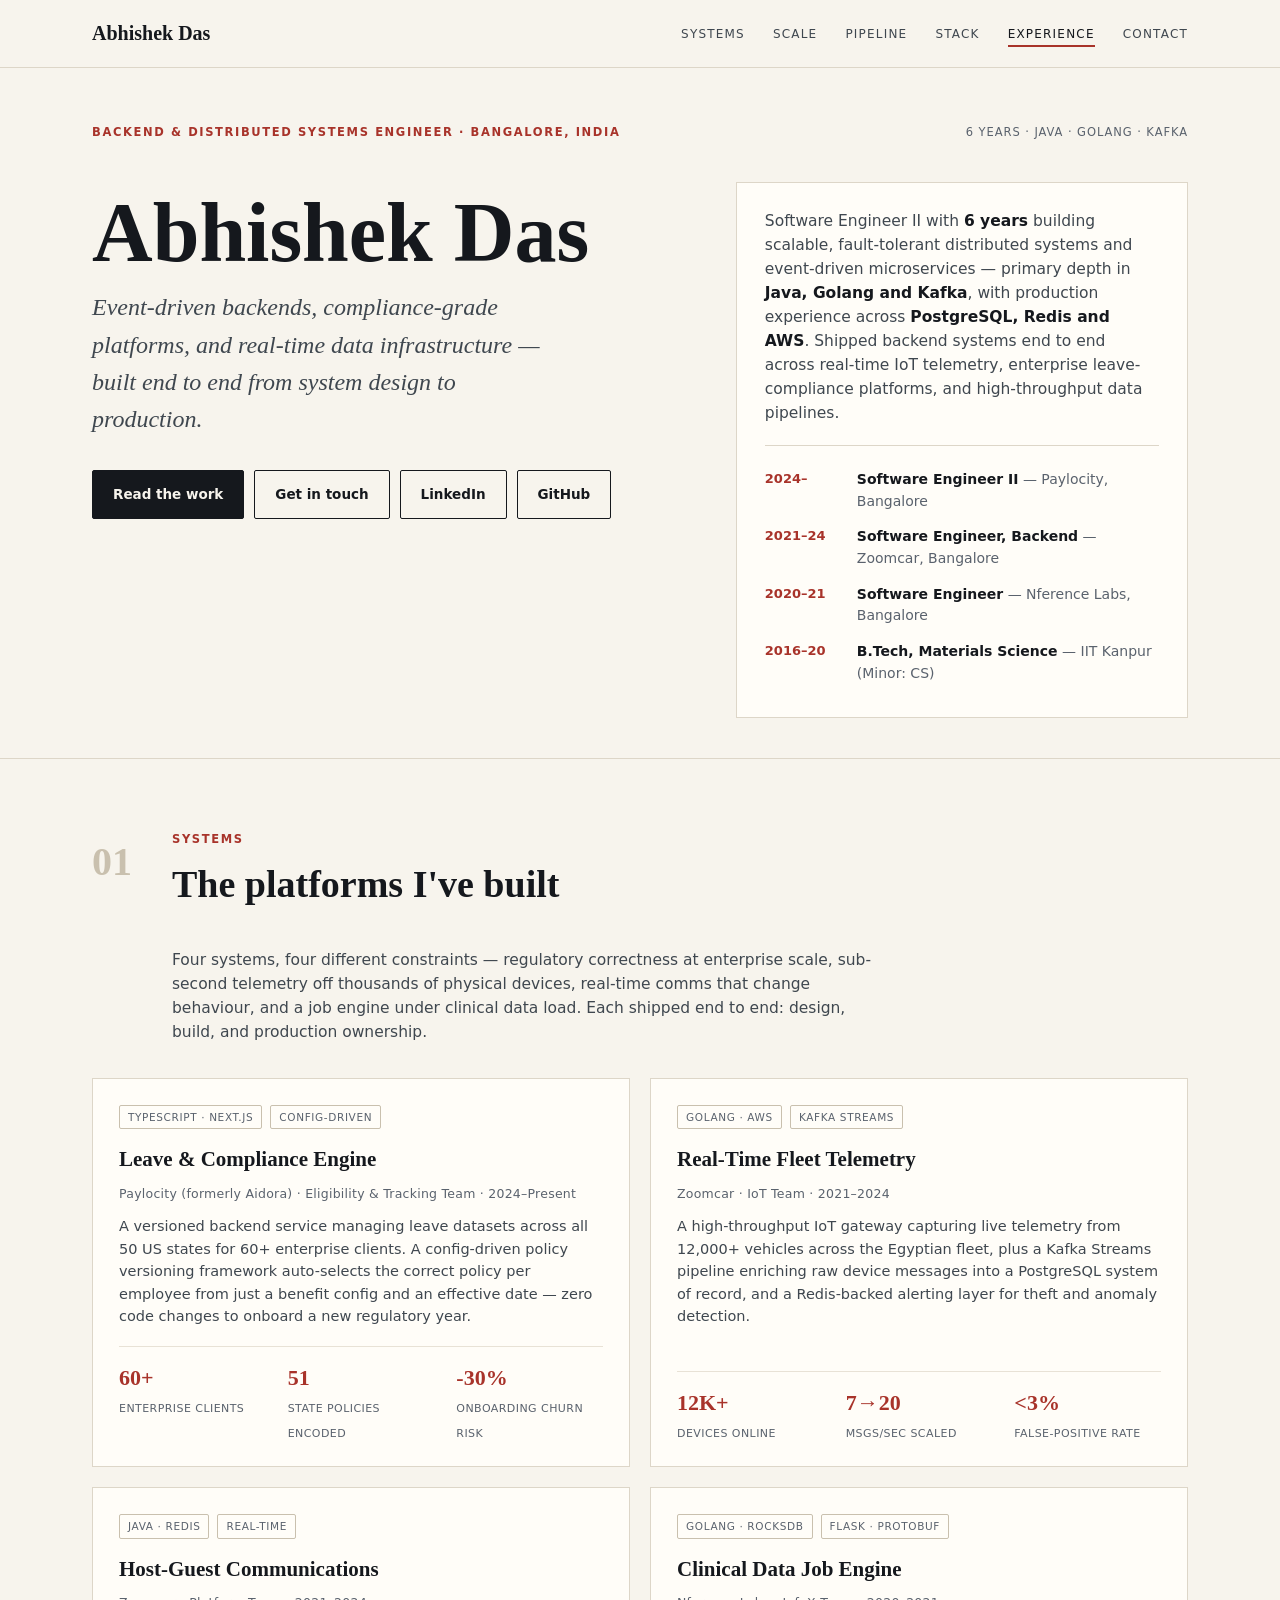
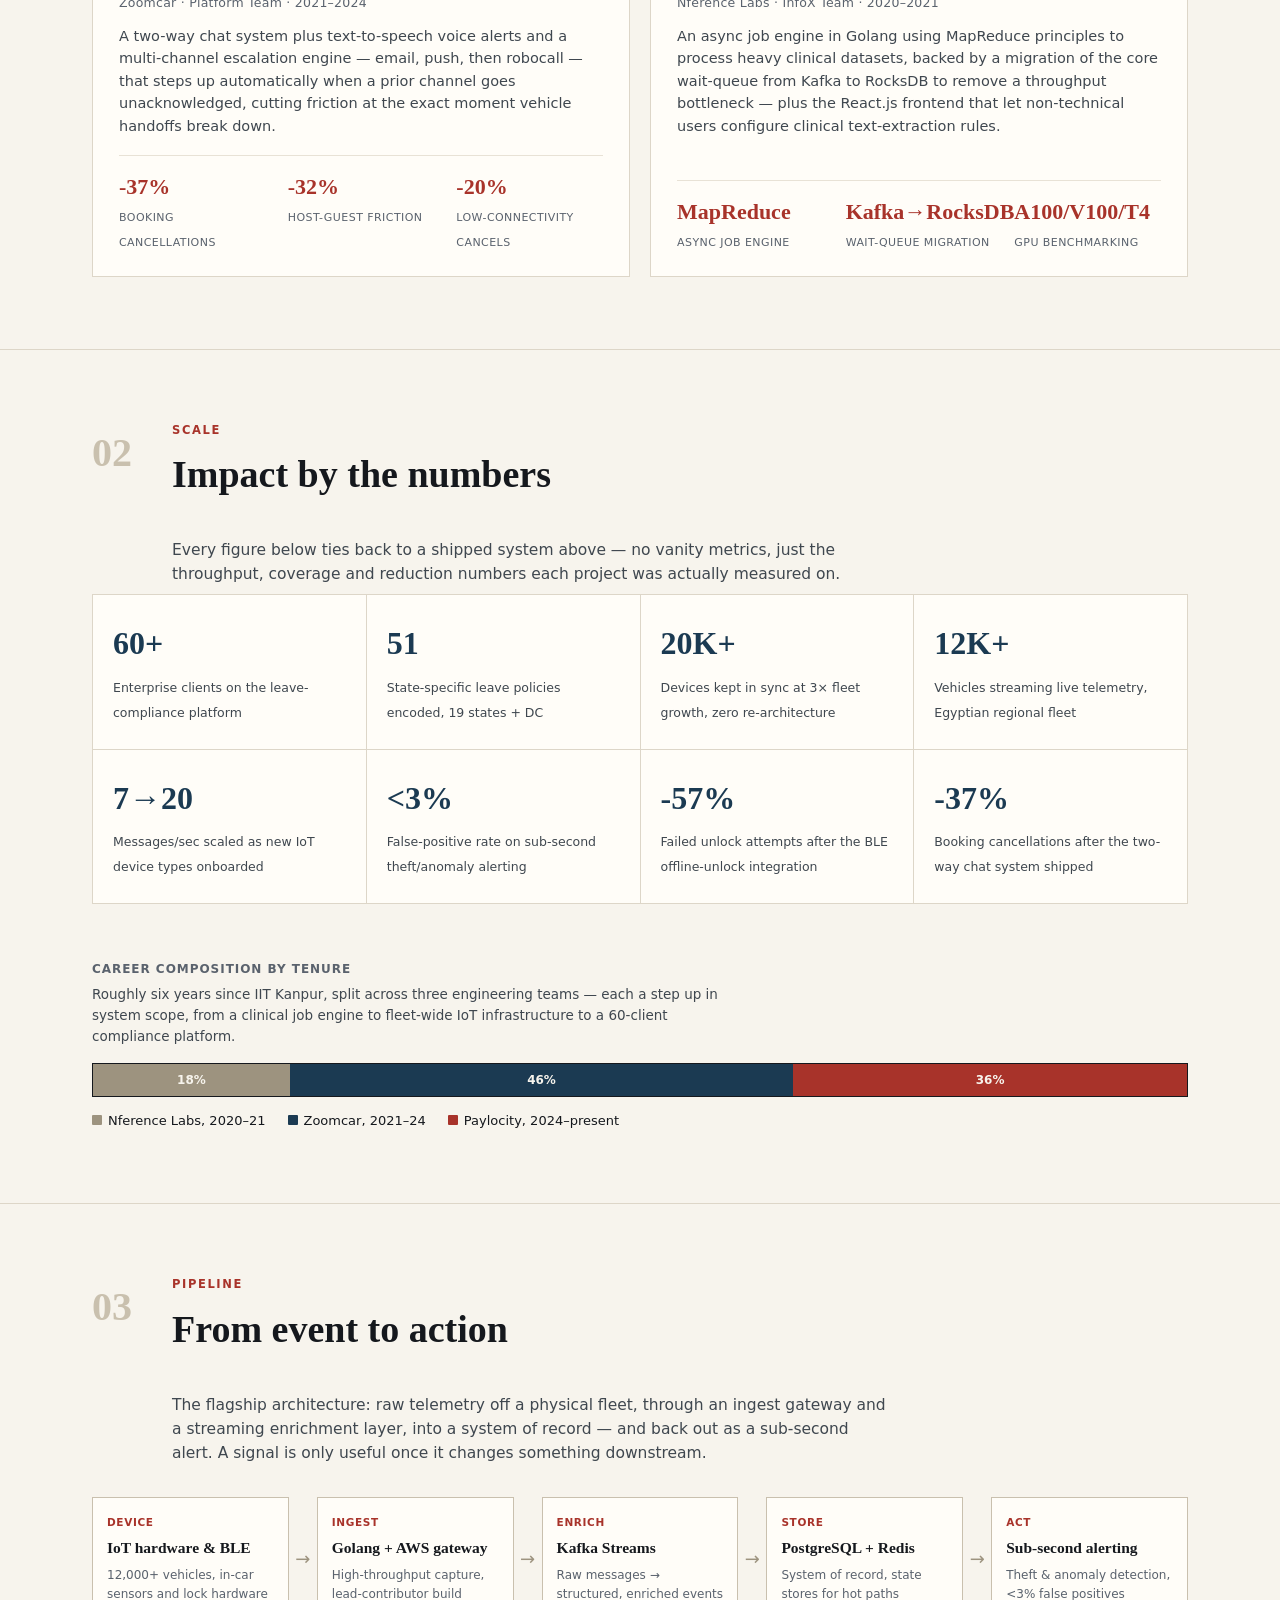
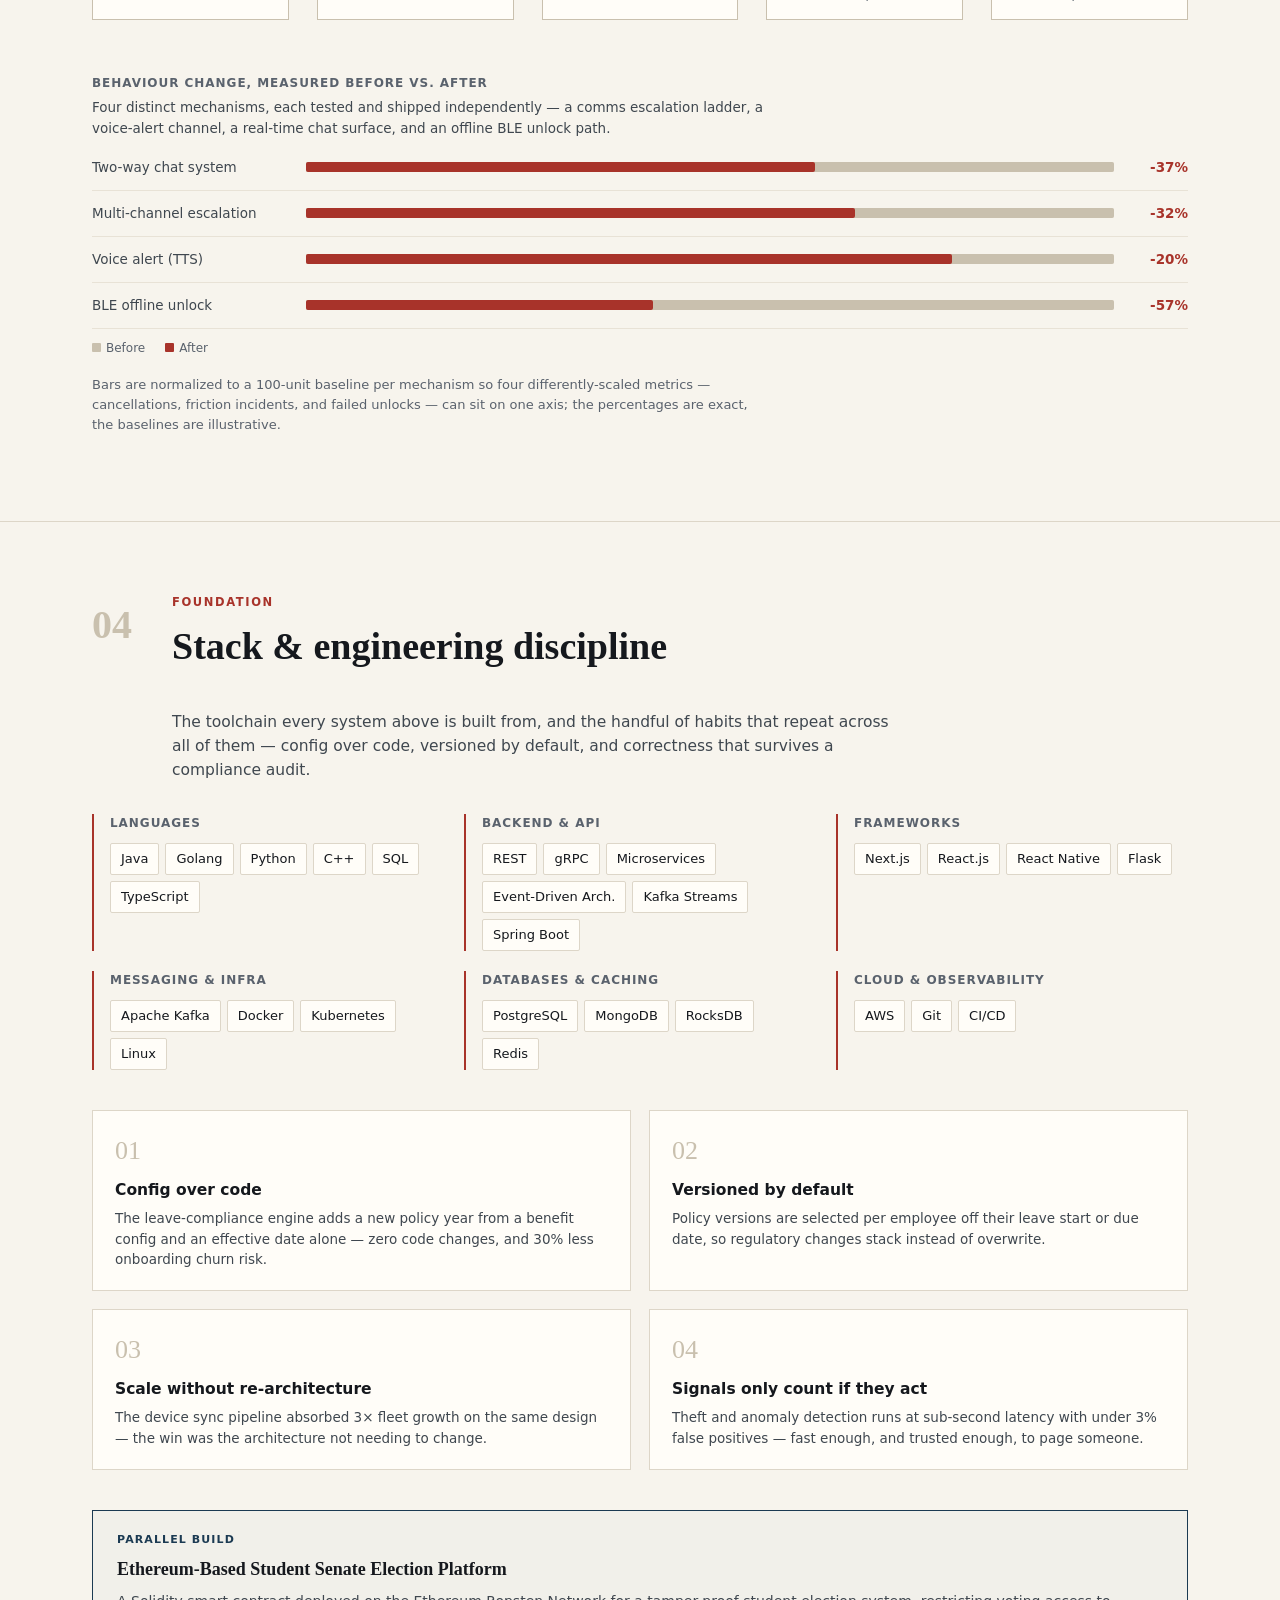
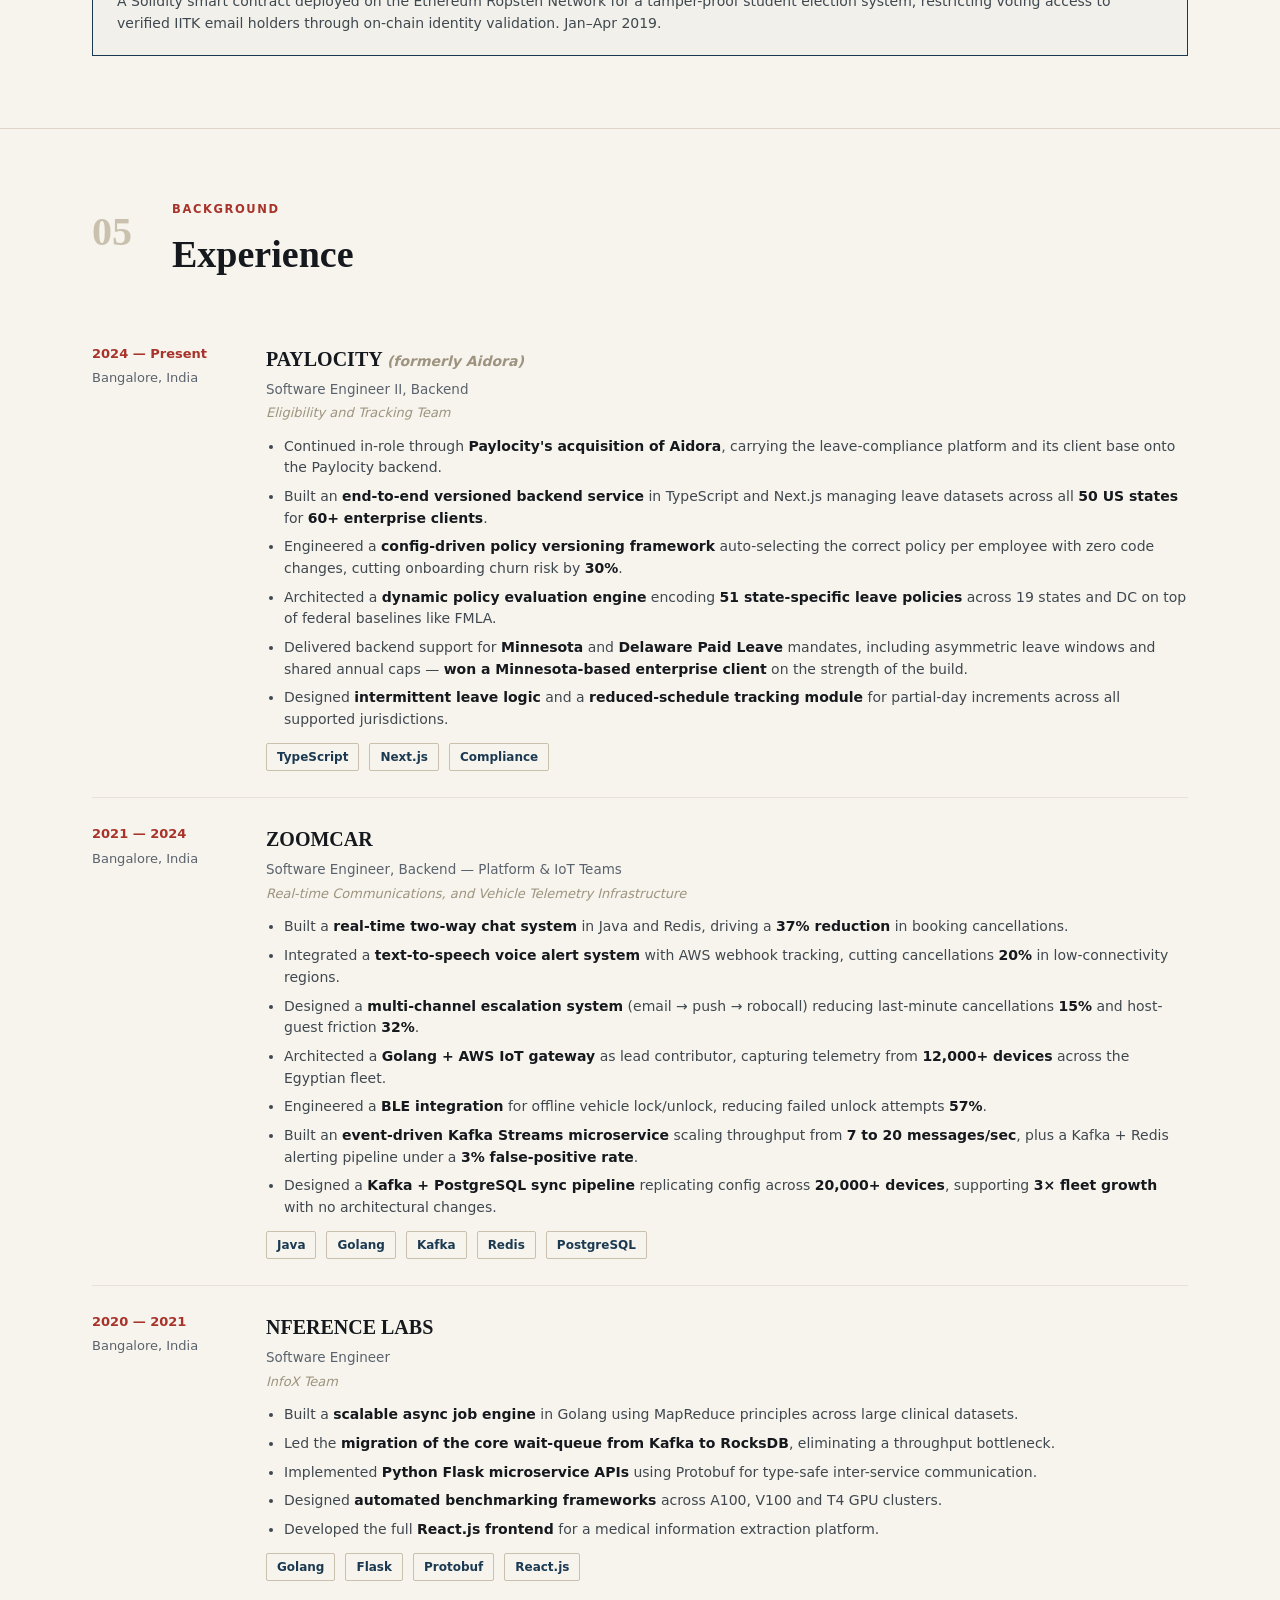
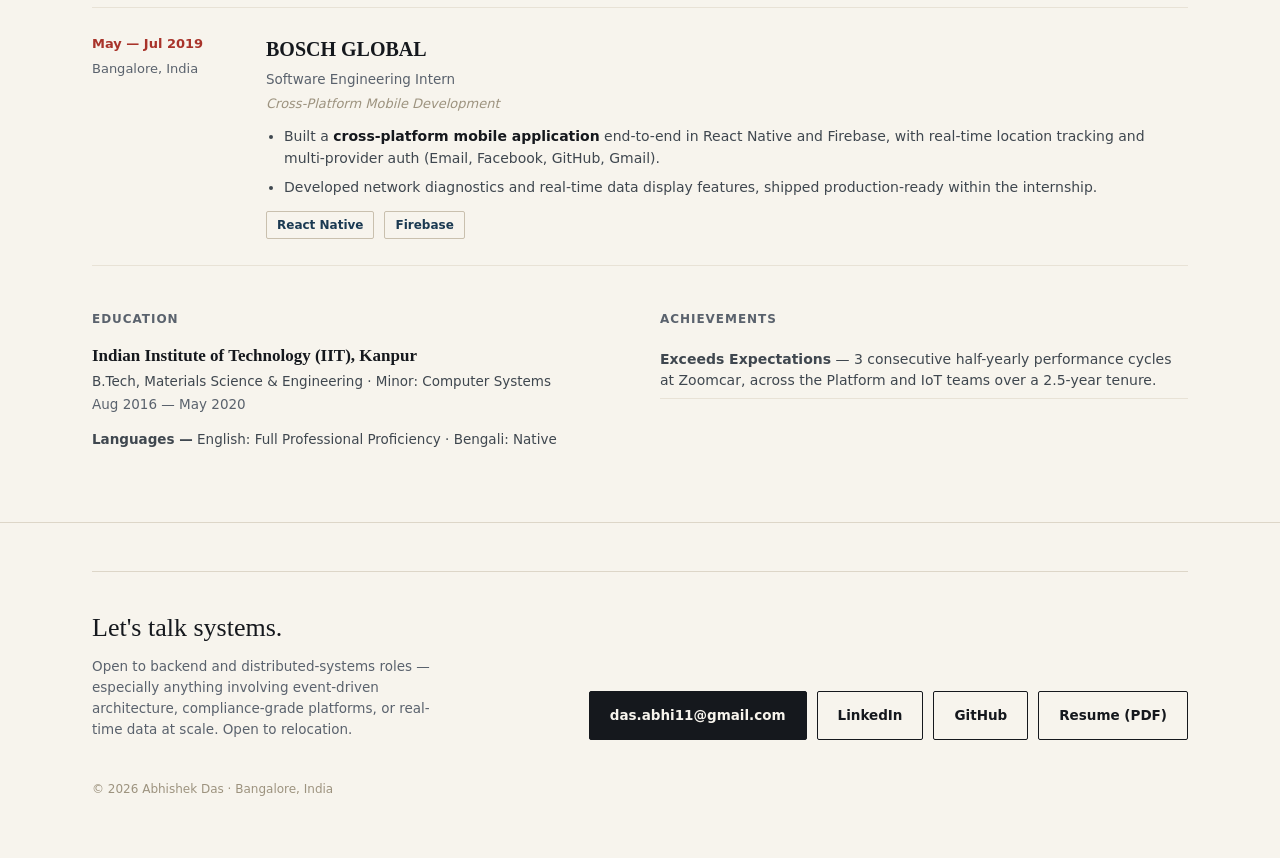
==== index.html @ 4617e51b "Add personal portfolio site Editorial-style single-page site inspired by ankitv25.github.io, built f" ====
<!doctype html>
<html lang="en">
<head>
<meta charset="UTF-8">
<meta name="viewport" content="width=device-width, initial-scale=1.0">
<title>Abhishek Das — Backend & Distributed Systems Engineer</title>
<meta name="description" content="Abhishek Das — Software Engineer II building event-driven backends, compliance platforms and IoT data infrastructure at scale.">
<link rel="icon" href="data:image/svg+xml,<svg xmlns=%22http://www.w3.org/2000/svg%22 viewBox=%220 0 100 100%22><rect width=%22100%22 height=%22100%22 fill=%22%23f7f4ed%22/><text x=%2250%25%22 y=%2258%25%22 font-size=%2260%22 text-anchor=%22middle%22 fill=%22%23a8332a%22 font-family=%22Georgia,serif%22>A</text></svg>">
<link rel="stylesheet" href="styles.css">
</head>
<body>

<header class="site-nav">
  <div class="nav-row">
    <div class="nav-name">Abhishek Das</div>
    <ul class="nav-links" id="navLinks">
      <li><a href="#systems">Systems</a></li>
      <li><a href="#scale">Scale</a></li>
      <li><a href="#pipeline">Pipeline</a></li>
      <li><a href="#stack">Stack</a></li>
      <li><a href="#experience">Experience</a></li>
      <li><a href="#contact">Contact</a></li>
    </ul>
    <button class="nav-toggle" id="navToggle" aria-label="Toggle navigation">MENU</button>
  </div>
</header>

<main>

  <!-- HERO -->
  <section class="hero">
    <div class="wrap">
      <div class="hero-top">
        <span class="eyebrow">BACKEND &amp; DISTRIBUTED SYSTEMS ENGINEER · BANGALORE, INDIA</span>
        <span class="meta-right">6 YEARS · JAVA · GOLANG · KAFKA</span>
      </div>
      <div class="hero-grid">
        <div>
          <h1 class="hero-name">Abhishek Das</h1>
          <p class="hero-sub">Event-driven backends, compliance-grade platforms, and real-time data infrastructure — built end to end from system design to production.</p>
          <div class="hero-cta">
            <a class="btn primary" href="#systems">Read the work</a>
            <a class="btn" href="#contact">Get in touch</a>
            <a class="btn" href="https://www.linkedin.com/in/abhishek-das-10a36916a/" target="_blank" rel="noopener">LinkedIn</a>
            <a class="btn" href="https://github.com/abhishekdas854" target="_blank" rel="noopener">GitHub</a>
          </div>
        </div>
        <div class="hero-panel">
          <p>Software Engineer II with <strong>6 years</strong> building scalable, fault-tolerant distributed systems and event-driven microservices — primary depth in <strong>Java, Golang and Kafka</strong>, with production experience across <strong>PostgreSQL, Redis and AWS</strong>. Shipped backend systems end to end across real-time IoT telemetry, enterprise leave-compliance platforms, and high-throughput data pipelines.</p>
          <div class="hero-timeline">
            <div class="tl-row"><span class="yr">2024–</span><div><b>Software Engineer II</b> <span class="loc">— Paylocity, Bangalore</span></div></div>
            <div class="tl-row"><span class="yr">2021–24</span><div><b>Software Engineer, Backend</b> <span class="loc">— Zoomcar, Bangalore</span></div></div>
            <div class="tl-row"><span class="yr">2020–21</span><div><b>Software Engineer</b> <span class="loc">— Nference Labs, Bangalore</span></div></div>
            <div class="tl-row"><span class="yr">2016–20</span><div><b>B.Tech, Materials Science</b> <span class="loc">— IIT Kanpur (Minor: CS)</span></div></div>
          </div>
        </div>
      </div>
    </div>
  </section>

  <!-- 01 SYSTEMS -->
  <section class="block" id="systems">
    <div class="wrap">
      <div class="sec-head reveal">
        <div class="sec-num">01</div>
        <div>
          <div class="sec-label">Systems</div>
          <h2 class="sec-title">The platforms I've built</h2>
        </div>
      </div>
      <p class="sec-intro reveal">Four systems, four different constraints — regulatory correctness at enterprise scale, sub-second telemetry off thousands of physical devices, real-time comms that change behaviour, and a job engine under clinical data load. Each shipped end to end: design, build, and production ownership.</p>

      <div class="card-grid" style="margin-top:34px;">
        <div class="card reveal">
          <div class="tag-row"><span class="tag">TypeScript · Next.js</span><span class="tag">Config-driven</span></div>
          <h3>Leave &amp; Compliance Engine</h3>
          <div class="co">Paylocity (formerly Aidora) · Eligibility &amp; Tracking Team · 2024–Present</div>
          <p class="desc">A versioned backend service managing leave datasets across all 50 US states for 60+ enterprise clients. A config-driven policy versioning framework auto-selects the correct policy per employee from just a benefit config and an effective date — zero code changes to onboard a new regulatory year.</p>
          <div class="stat-row">
            <div class="stat"><b>60+</b><span>Enterprise clients</span></div>
            <div class="stat"><b>51</b><span>State policies encoded</span></div>
            <div class="stat"><b>-30%</b><span>Onboarding churn risk</span></div>
          </div>
        </div>

        <div class="card reveal">
          <div class="tag-row"><span class="tag">Golang · AWS</span><span class="tag">Kafka Streams</span></div>
          <h3>Real-Time Fleet Telemetry</h3>
          <div class="co">Zoomcar · IoT Team · 2021–2024</div>
          <p class="desc">A high-throughput IoT gateway capturing live telemetry from 12,000+ vehicles across the Egyptian fleet, plus a Kafka Streams pipeline enriching raw device messages into a PostgreSQL system of record, and a Redis-backed alerting layer for theft and anomaly detection.</p>
          <div class="stat-row">
            <div class="stat"><b>12K+</b><span>Devices online</span></div>
            <div class="stat"><b>7→20</b><span>Msgs/sec scaled</span></div>
            <div class="stat"><b>&lt;3%</b><span>False-positive rate</span></div>
          </div>
        </div>

        <div class="card reveal">
          <div class="tag-row"><span class="tag">Java · Redis</span><span class="tag">Real-time</span></div>
          <h3>Host-Guest Communications</h3>
          <div class="co">Zoomcar · Platform Team · 2021–2024</div>
          <p class="desc">A two-way chat system plus text-to-speech voice alerts and a multi-channel escalation engine — email, push, then robocall — that steps up automatically when a prior channel goes unacknowledged, cutting friction at the exact moment vehicle handoffs break down.</p>
          <div class="stat-row">
            <div class="stat"><b>-37%</b><span>Booking cancellations</span></div>
            <div class="stat"><b>-32%</b><span>Host-guest friction</span></div>
            <div class="stat"><b>-20%</b><span>Low-connectivity cancels</span></div>
          </div>
        </div>

        <div class="card reveal">
          <div class="tag-row"><span class="tag">Golang · RocksDB</span><span class="tag">Flask · Protobuf</span></div>
          <h3>Clinical Data Job Engine</h3>
          <div class="co">Nference Labs · InfoX Team · 2020–2021</div>
          <p class="desc">An async job engine in Golang using MapReduce principles to process heavy clinical datasets, backed by a migration of the core wait-queue from Kafka to RocksDB to remove a throughput bottleneck — plus the React.js frontend that let non-technical users configure clinical text-extraction rules.</p>
          <div class="stat-row">
            <div class="stat"><b>MapReduce</b><span>Async job engine</span></div>
            <div class="stat"><b>Kafka→RocksDB</b><span>Wait-queue migration</span></div>
            <div class="stat"><b>A100/V100/T4</b><span>GPU benchmarking</span></div>
          </div>
        </div>
      </div>
    </div>
  </section>

  <!-- 02 SCALE -->
  <section class="block" id="scale">
    <div class="wrap">
      <div class="sec-head reveal">
        <div class="sec-num">02</div>
        <div>
          <div class="sec-label">Scale</div>
          <h2 class="sec-title">Impact by the numbers</h2>
        </div>
      </div>
      <p class="sec-intro reveal">Every figure below ties back to a shipped system above — no vanity metrics, just the throughput, coverage and reduction numbers each project was actually measured on.</p>

      <div class="stat-grid reveal">
        <div class="stat-tile"><b>60+</b><span>Enterprise clients on the leave-compliance platform</span></div>
        <div class="stat-tile"><b>51</b><span>State-specific leave policies encoded, 19 states + DC</span></div>
        <div class="stat-tile"><b>20K+</b><span>Devices kept in sync at 3× fleet growth, zero re-architecture</span></div>
        <div class="stat-tile"><b>12K+</b><span>Vehicles streaming live telemetry, Egyptian regional fleet</span></div>
        <div class="stat-tile"><b>7→20</b><span>Messages/sec scaled as new IoT device types onboarded</span></div>
        <div class="stat-tile"><b>&lt;3%</b><span>False-positive rate on sub-second theft/anomaly alerting</span></div>
        <div class="stat-tile"><b>-57%</b><span>Failed unlock attempts after the BLE offline-unlock integration</span></div>
        <div class="stat-tile"><b>-37%</b><span>Booking cancellations after the two-way chat system shipped</span></div>
      </div>

      <div style="margin-top:56px;">
        <h4 style="font-size:12px;letter-spacing:.08em;text-transform:uppercase;color:var(--ink-mute);margin-bottom:6px;">Career composition by tenure</h4>
        <p style="font-size:13.5px;color:var(--ink-soft);margin:0 0 16px;max-width:640px;">Roughly six years since IIT Kanpur, split across three engineering teams — each a step up in system scope, from a clinical job engine to fleet-wide IoT infrastructure to a 60-client compliance platform.</p>
        <div class="comp-chart reveal">
          <div class="comp-bar">
            <div class="comp-seg" style="width:18%;background:var(--tan);">18%</div>
            <div class="comp-seg" style="width:46%;background:var(--navy);">46%</div>
            <div class="comp-seg" style="width:36%;background:var(--rust);">36%</div>
          </div>
          <div class="comp-legend">
            <span><i class="dot" style="background:var(--tan);"></i>Nference Labs, 2020–21</span>
            <span><i class="dot" style="background:var(--navy);"></i>Zoomcar, 2021–24</span>
            <span><i class="dot" style="background:var(--rust);"></i>Paylocity, 2024–present</span>
          </div>
        </div>
      </div>
    </div>
  </section>

  <!-- 03 PIPELINE -->
  <section class="block" id="pipeline">
    <div class="wrap">
      <div class="sec-head reveal">
        <div class="sec-num">03</div>
        <div>
          <div class="sec-label">Pipeline</div>
          <h2 class="sec-title">From event to action</h2>
        </div>
      </div>
      <p class="sec-intro reveal">The flagship architecture: raw telemetry off a physical fleet, through an ingest gateway and a streaming enrichment layer, into a system of record — and back out as a sub-second alert. A signal is only useful once it changes something downstream.</p>

      <div class="pipeline-flow reveal">
        <div class="flow-step"><div class="fn">Device</div><h4>IoT hardware &amp; BLE</h4><p>12,000+ vehicles, in-car sensors and lock hardware</p></div>
        <div class="flow-arrow">→</div>
        <div class="flow-step"><div class="fn">Ingest</div><h4>Golang + AWS gateway</h4><p>High-throughput capture, lead-contributor build</p></div>
        <div class="flow-arrow">→</div>
        <div class="flow-step"><div class="fn">Enrich</div><h4>Kafka Streams</h4><p>Raw messages → structured, enriched events</p></div>
        <div class="flow-arrow">→</div>
        <div class="flow-step"><div class="fn">Store</div><h4>PostgreSQL + Redis</h4><p>System of record, state stores for hot paths</p></div>
        <div class="flow-arrow">→</div>
        <div class="flow-step"><div class="fn">Act</div><h4>Sub-second alerting</h4><p>Theft &amp; anomaly detection, &lt;3% false positives</p></div>
      </div>

      <h4 style="font-size:12px;letter-spacing:.08em;text-transform:uppercase;color:var(--ink-mute);margin:48px 0 4px;">Behaviour change, measured before vs. after</h4>
      <p style="font-size:13.5px;color:var(--ink-soft);margin:0 0 4px;max-width:680px;">Four distinct mechanisms, each tested and shipped independently — a comms escalation ladder, a voice-alert channel, a real-time chat surface, and an offline BLE unlock path.</p>

      <div class="compare-rows reveal">
        <div class="compare-row">
          <span class="label">Two-way chat system</span>
          <div class="compare-track"><div class="before" style="width:100%;"></div><div class="after" style="width:63%;"></div></div>
          <span class="delta">-37%</span>
        </div>
        <div class="compare-row">
          <span class="label">Multi-channel escalation</span>
          <div class="compare-track"><div class="before" style="width:100%;"></div><div class="after" style="width:68%;"></div></div>
          <span class="delta">-32%</span>
        </div>
        <div class="compare-row">
          <span class="label">Voice alert (TTS)</span>
          <div class="compare-track"><div class="before" style="width:100%;"></div><div class="after" style="width:80%;"></div></div>
          <span class="delta">-20%</span>
        </div>
        <div class="compare-row">
          <span class="label">BLE offline unlock</span>
          <div class="compare-track"><div class="before" style="width:100%;"></div><div class="after" style="width:43%;"></div></div>
          <span class="delta">-57%</span>
        </div>
      </div>
      <div class="compare-key">
        <span><i class="dot" style="background:var(--line-strong);"></i>Before</span>
        <span><i class="dot" style="background:var(--rust);"></i>After</span>
      </div>
      <p style="font-size:13px;color:var(--ink-mute);margin-top:18px;max-width:680px;">Bars are normalized to a 100-unit baseline per mechanism so four differently-scaled metrics — cancellations, friction incidents, and failed unlocks — can sit on one axis; the percentages are exact, the baselines are illustrative.</p>
    </div>
  </section>

  <!-- 04 STACK -->
  <section class="block" id="stack">
    <div class="wrap">
      <div class="sec-head reveal">
        <div class="sec-num">04</div>
        <div>
          <div class="sec-label">Foundation</div>
          <h2 class="sec-title">Stack &amp; engineering discipline</h2>
        </div>
      </div>
      <p class="sec-intro reveal">The toolchain every system above is built from, and the handful of habits that repeat across all of them — config over code, versioned by default, and correctness that survives a compliance audit.</p>

      <div class="stack-grid" style="margin-top:32px;">
        <div class="stack-cat reveal">
          <h4>Languages</h4>
          <div class="chips"><span class="chip">Java</span><span class="chip">Golang</span><span class="chip">Python</span><span class="chip">C++</span><span class="chip">SQL</span><span class="chip">TypeScript</span></div>
        </div>
        <div class="stack-cat reveal">
          <h4>Backend &amp; API</h4>
          <div class="chips"><span class="chip">REST</span><span class="chip">gRPC</span><span class="chip">Microservices</span><span class="chip">Event-Driven Arch.</span><span class="chip">Kafka Streams</span><span class="chip">Spring Boot</span></div>
        </div>
        <div class="stack-cat reveal">
          <h4>Frameworks</h4>
          <div class="chips"><span class="chip">Next.js</span><span class="chip">React.js</span><span class="chip">React Native</span><span class="chip">Flask</span></div>
        </div>
        <div class="stack-cat reveal">
          <h4>Messaging &amp; Infra</h4>
          <div class="chips"><span class="chip">Apache Kafka</span><span class="chip">Docker</span><span class="chip">Kubernetes</span><span class="chip">Linux</span></div>
        </div>
        <div class="stack-cat reveal">
          <h4>Databases &amp; Caching</h4>
          <div class="chips"><span class="chip">PostgreSQL</span><span class="chip">MongoDB</span><span class="chip">RocksDB</span><span class="chip">Redis</span></div>
        </div>
        <div class="stack-cat reveal">
          <h4>Cloud &amp; Observability</h4>
          <div class="chips"><span class="chip">AWS</span><span class="chip">Git</span><span class="chip">CI/CD</span></div>
        </div>
      </div>

      <div class="principle-grid">
        <div class="principle reveal">
          <div class="pn">01</div>
          <h4>Config over code</h4>
          <p>The leave-compliance engine adds a new policy year from a benefit config and an effective date alone — zero code changes, and 30% less onboarding churn risk.</p>
        </div>
        <div class="principle reveal">
          <div class="pn">02</div>
          <h4>Versioned by default</h4>
          <p>Policy versions are selected per employee off their leave start or due date, so regulatory changes stack instead of overwrite.</p>
        </div>
        <div class="principle reveal">
          <div class="pn">03</div>
          <h4>Scale without re-architecture</h4>
          <p>The device sync pipeline absorbed 3× fleet growth on the same design — the win was the architecture not needing to change.</p>
        </div>
        <div class="principle reveal">
          <div class="pn">04</div>
          <h4>Signals only count if they act</h4>
          <p>Theft and anomaly detection runs at sub-second latency with under 3% false positives — fast enough, and trusted enough, to page someone.</p>
        </div>
      </div>

      <div class="side-note reveal">
        <div class="sn-label">Parallel build</div>
        <h4>Ethereum-Based Student Senate Election Platform</h4>
        <p>A Solidity smart contract deployed on the Ethereum Ropsten Network for a tamper-proof student election system, restricting voting access to verified IITK email holders through on-chain identity validation. Jan–Apr 2019.</p>
      </div>
    </div>
  </section>

  <!-- 05 EXPERIENCE -->
  <section class="block" id="experience">
    <div class="wrap">
      <div class="sec-head reveal">
        <div class="sec-num">05</div>
        <div>
          <div class="sec-label">Background</div>
          <h2 class="sec-title">Experience</h2>
        </div>
      </div>

      <div class="exp-item reveal">
        <div class="exp-when"><span class="range">2024 — Present</span>Bangalore, India</div>
        <div class="exp-role">
          <h3>PAYLOCITY <span style="font-family:var(--sans);font-size:14px;color:var(--tan);font-style:italic;">(formerly Aidora)</span></h3>
          <div class="co-line">Software Engineer II, Backend</div>
          <div class="team-line">Eligibility and Tracking Team</div>
          <ul>
            <li>Continued in-role through <strong>Paylocity's acquisition of Aidora</strong>, carrying the leave-compliance platform and its client base onto the Paylocity backend.</li>
            <li>Built an <strong>end-to-end versioned backend service</strong> in TypeScript and Next.js managing leave datasets across all <strong>50 US states</strong> for <strong>60+ enterprise clients</strong>.</li>
            <li>Engineered a <strong>config-driven policy versioning framework</strong> auto-selecting the correct policy per employee with zero code changes, cutting onboarding churn risk by <strong>30%</strong>.</li>
            <li>Architected a <strong>dynamic policy evaluation engine</strong> encoding <strong>51 state-specific leave policies</strong> across 19 states and DC on top of federal baselines like FMLA.</li>
            <li>Delivered backend support for <strong>Minnesota</strong> and <strong>Delaware Paid Leave</strong> mandates, including asymmetric leave windows and shared annual caps — <strong>won a Minnesota-based enterprise client</strong> on the strength of the build.</li>
            <li>Designed <strong>intermittent leave logic</strong> and a <strong>reduced-schedule tracking module</strong> for partial-day increments across all supported jurisdictions.</li>
          </ul>
          <div class="exp-pills"><span class="pill">TypeScript</span><span class="pill">Next.js</span><span class="pill">Compliance</span></div>
        </div>
      </div>

      <div class="exp-item reveal">
        <div class="exp-when"><span class="range">2021 — 2024</span>Bangalore, India</div>
        <div class="exp-role">
          <h3>ZOOMCAR</h3>
          <div class="co-line">Software Engineer, Backend — Platform &amp; IoT Teams</div>
          <div class="team-line">Real-time Communications, and Vehicle Telemetry Infrastructure</div>
          <ul>
            <li>Built a <strong>real-time two-way chat system</strong> in Java and Redis, driving a <strong>37% reduction</strong> in booking cancellations.</li>
            <li>Integrated a <strong>text-to-speech voice alert system</strong> with AWS webhook tracking, cutting cancellations <strong>20%</strong> in low-connectivity regions.</li>
            <li>Designed a <strong>multi-channel escalation system</strong> (email → push → robocall) reducing last-minute cancellations <strong>15%</strong> and host-guest friction <strong>32%</strong>.</li>
            <li>Architected a <strong>Golang + AWS IoT gateway</strong> as lead contributor, capturing telemetry from <strong>12,000+ devices</strong> across the Egyptian fleet.</li>
            <li>Engineered a <strong>BLE integration</strong> for offline vehicle lock/unlock, reducing failed unlock attempts <strong>57%</strong>.</li>
            <li>Built an <strong>event-driven Kafka Streams microservice</strong> scaling throughput from <strong>7 to 20 messages/sec</strong>, plus a Kafka + Redis alerting pipeline under a <strong>3% false-positive rate</strong>.</li>
            <li>Designed a <strong>Kafka + PostgreSQL sync pipeline</strong> replicating config across <strong>20,000+ devices</strong>, supporting <strong>3× fleet growth</strong> with no architectural changes.</li>
          </ul>
          <div class="exp-pills"><span class="pill">Java</span><span class="pill">Golang</span><span class="pill">Kafka</span><span class="pill">Redis</span><span class="pill">PostgreSQL</span></div>
        </div>
      </div>

      <div class="exp-item reveal">
        <div class="exp-when"><span class="range">2020 — 2021</span>Bangalore, India</div>
        <div class="exp-role">
          <h3>NFERENCE LABS</h3>
          <div class="co-line">Software Engineer</div>
          <div class="team-line">InfoX Team</div>
          <ul>
            <li>Built a <strong>scalable async job engine</strong> in Golang using MapReduce principles across large clinical datasets.</li>
            <li>Led the <strong>migration of the core wait-queue from Kafka to RocksDB</strong>, eliminating a throughput bottleneck.</li>
            <li>Implemented <strong>Python Flask microservice APIs</strong> using Protobuf for type-safe inter-service communication.</li>
            <li>Designed <strong>automated benchmarking frameworks</strong> across A100, V100 and T4 GPU clusters.</li>
            <li>Developed the full <strong>React.js frontend</strong> for a medical information extraction platform.</li>
          </ul>
          <div class="exp-pills"><span class="pill">Golang</span><span class="pill">Flask</span><span class="pill">Protobuf</span><span class="pill">React.js</span></div>
        </div>
      </div>

      <div class="exp-item reveal">
        <div class="exp-when"><span class="range">May — Jul 2019</span>Bangalore, India</div>
        <div class="exp-role">
          <h3>BOSCH GLOBAL</h3>
          <div class="co-line">Software Engineering Intern</div>
          <div class="team-line">Cross-Platform Mobile Development</div>
          <ul>
            <li>Built a <strong>cross-platform mobile application</strong> end-to-end in React Native and Firebase, with real-time location tracking and multi-provider auth (Email, Facebook, GitHub, Gmail).</li>
            <li>Developed network diagnostics and real-time data display features, shipped production-ready within the internship.</li>
          </ul>
          <div class="exp-pills"><span class="pill">React Native</span><span class="pill">Firebase</span></div>
        </div>
      </div>

      <div class="edu-cert-grid">
        <div class="edu-block reveal">
          <h4>Education</h4>
          <b>Indian Institute of Technology (IIT), Kanpur</b>
          <div class="deg">B.Tech, Materials Science &amp; Engineering · Minor: Computer Systems</div>
          <div class="deg" style="margin-top:2px;color:var(--ink-mute);">Aug 2016 — May 2020</div>
          <div class="lang-row"><strong>Languages —</strong> English: Full Professional Proficiency · Bengali: Native</div>
        </div>
        <div class="reveal">
          <h4>Achievements</h4>
          <ul class="ach-list">
            <li><strong>Exceeds Expectations</strong> — 3 consecutive half-yearly performance cycles at Zoomcar, across the Platform and IoT teams over a 2.5-year tenure.</li>
          </ul>
        </div>
      </div>
    </div>
  </section>

</main>

<footer class="site-footer" id="contact">
  <div class="wrap">
    <hr class="rule" style="margin-bottom:36px;">
    <div class="foot-row">
      <div class="foot-left">
        <div class="fn-serif">Let's talk systems.</div>
        <p>Open to backend and distributed-systems roles — especially anything involving event-driven architecture, compliance-grade platforms, or real-time data at scale. Open to relocation.</p>
      </div>
      <div class="foot-links">
        <a class="btn primary" href="mailto:das.abhi11@gmail.com">das.abhi11@gmail.com</a>
        <a class="btn" href="https://www.linkedin.com/in/abhishek-das-10a36916a/" target="_blank" rel="noopener">LinkedIn</a>
        <a class="btn" href="https://github.com/abhishekdas854" target="_blank" rel="noopener">GitHub</a>
        <a class="btn" href="resume.pdf" target="_blank" rel="noopener">Resume (PDF)</a>
      </div>
    </div>
    <div class="foot-copy">© 2026 Abhishek Das · Bangalore, India</div>
  </div>
</footer>

<script src="script.js"></script>
</body>
</html>
---- styles.css ----
/* ===== Design tokens ===== */
:root {
  --bg: #f7f4ed;
  --bg-raised: #fffdf8;
  --ink: #15181d;
  --ink-soft: #3f474f;
  --ink-mute: #5a626d;
  --rust: #a8332a;
  --navy: #1b3a52;
  --amber: #b5761a;
  --line: #ddd6c8;
  --line-strong: #c9c0ae;
  --line-soft: #e8e2d6;
  --tan: #9d937f;
  --serif: "Iowan Old Style", "Palatino Linotype", Palatino, "Book Antiqua", Georgia, serif;
  --sans: -apple-system, "system-ui", "Segoe UI", Roboto, Helvetica, Arial, sans-serif;
  --mono: "SF Mono", "IBM Plex Mono", "Courier New", monospace;
  --maxw: 1160px;
}

* { box-sizing: border-box; }
html { scroll-behavior: smooth; }

body {
  margin: 0;
  background: var(--bg);
  color: var(--ink);
  font-family: var(--sans);
  font-size: 16px;
  line-height: 1.55;
  -webkit-font-smoothing: antialiased;
}

a { color: inherit; text-decoration: none; }

.wrap {
  max-width: var(--maxw);
  margin: 0 auto;
  padding: 0 32px;
}

.eyebrow {
  font-size: 11.5px;
  letter-spacing: 0.14em;
  text-transform: uppercase;
  color: var(--rust);
  font-weight: 600;
}

.rule { border: none; border-top: 1px solid var(--line); margin: 0; }

/* ===== Nav ===== */
header.site-nav {
  position: sticky;
  top: 0;
  z-index: 50;
  background: var(--bg);
  border-bottom: 1px solid var(--line);
}
.nav-row {
  display: flex;
  align-items: center;
  justify-content: space-between;
  padding: 18px 32px;
  max-width: var(--maxw);
  margin: 0 auto;
}
.nav-name {
  font-family: var(--serif);
  font-size: 20px;
  font-weight: 600;
}
.nav-links {
  display: flex;
  gap: 28px;
  list-style: none;
  margin: 0;
  padding: 0;
}
.nav-links a {
  font-size: 12px;
  letter-spacing: 0.1em;
  text-transform: uppercase;
  color: var(--ink-soft);
  padding: 4px 0;
  border-bottom: 2px solid transparent;
  transition: color .15s, border-color .15s;
}
.nav-links a:hover, .nav-links a.active {
  color: var(--ink);
  border-color: var(--rust);
}
.nav-toggle { display: none; background: none; border: 1px solid var(--line-strong); border-radius: 4px; padding: 6px 10px; font-size: 12px; }

@media (max-width: 780px) {
  .nav-links { display: none; }
  .nav-toggle { display: inline-block; }
  .nav-links.open {
    display: flex;
    flex-direction: column;
    gap: 0;
    position: absolute;
    top: 62px; left: 0; right: 0;
    background: var(--bg-raised);
    border-bottom: 1px solid var(--line);
    padding: 8px 32px 16px;
  }
  .nav-links.open a { padding: 10px 0; border-bottom: 1px solid var(--line-soft); }
}

/* ===== Hero ===== */
.hero {
  padding: 56px 0 40px;
  border-bottom: 1px solid var(--line);
}
.hero-top {
  display: flex;
  justify-content: space-between;
  align-items: baseline;
  gap: 24px;
  margin-bottom: 40px;
  flex-wrap: wrap;
}
.hero-top .meta-right {
  font-size: 11.5px;
  letter-spacing: 0.08em;
  text-transform: uppercase;
  color: var(--ink-mute);
  white-space: nowrap;
}
.hero-grid {
  display: grid;
  grid-template-columns: 1.3fr 1fr;
  gap: 56px;
  align-items: start;
}
.hero-name {
  font-family: var(--serif);
  font-size: clamp(46px, 7vw, 84px);
  line-height: 1.02;
  margin: 8px 0 14px;
  font-weight: 600;
}
.hero-sub {
  font-family: var(--serif);
  font-style: italic;
  font-size: clamp(18px, 2.4vw, 24px);
  color: var(--ink-soft);
  max-width: 480px;
  margin: 0 0 32px;
}
.hero-cta { display: flex; gap: 10px; flex-wrap: wrap; }
.btn {
  display: inline-block;
  font-size: 13.5px;
  font-weight: 600;
  padding: 13px 20px;
  border: 1px solid var(--ink);
  border-radius: 2px;
  transition: transform .12s, background .15s, color .15s;
}
.btn.primary { background: var(--ink); color: var(--bg); }
.btn.primary:hover { background: var(--rust); border-color: var(--rust); }
.btn:not(.primary):hover { background: var(--ink); color: var(--bg); }

.hero-panel {
  background: var(--bg-raised);
  border: 1px solid var(--line);
  padding: 26px 28px;
}
.hero-panel p { margin: 0 0 20px; font-size: 15.5px; color: var(--ink-soft); }
.hero-panel p strong { color: var(--ink); }
.hero-timeline { border-top: 1px solid var(--line); padding-top: 16px; }
.tl-row { display: grid; grid-template-columns: 78px 1fr; gap: 14px; padding: 7px 0; font-size: 14px; }
.tl-row .yr { color: var(--rust); font-weight: 700; font-size: 13px; }
.tl-row b { color: var(--ink); }
.tl-row span.loc { color: var(--ink-mute); }

/* ===== Sections ===== */
section.block { padding: 72px 0; border-bottom: 1px solid var(--line); }
.sec-head {
  display: grid;
  grid-template-columns: 60px 1fr;
  gap: 20px;
  margin-bottom: 34px;
}
.sec-num {
  font-family: var(--serif);
  font-size: 40px;
  color: var(--line-strong);
  font-weight: 600;
}
.sec-label { font-size: 11.5px; letter-spacing: 0.14em; text-transform: uppercase; color: var(--rust); font-weight: 600; margin-bottom: 6px; }
.sec-title { font-family: var(--serif); font-size: clamp(26px, 3.4vw, 38px); margin: 0; }
.sec-intro { max-width: 720px; color: var(--ink-soft); font-size: 15.5px; margin: 14px 0 0 80px; }

/* ===== Cards / systems ===== */
.card-grid { display: grid; grid-template-columns: repeat(2, minmax(0, 1fr)); gap: 20px; margin-top: 8px; }
.card {
  min-width: 0;
  border: 1px solid var(--line);
  background: var(--bg-raised);
  padding: 26px 26px 22px;
  display: flex;
  flex-direction: column;
}
.card .tag-row { display: flex; gap: 8px; flex-wrap: wrap; margin-bottom: 14px; }
.tag { font-size: 10.5px; letter-spacing: 0.06em; text-transform: uppercase; color: var(--ink-mute); border: 1px solid var(--line-strong); padding: 3px 8px; border-radius: 2px; }
.card h3 { font-family: var(--serif); font-size: 21px; margin: 0 0 8px; }
.card .co { font-size: 12.5px; color: var(--ink-mute); margin-bottom: 12px; letter-spacing: .02em; }
.card p.desc { color: var(--ink-soft); font-size: 14.5px; margin: 0 0 18px; flex-grow: 1; }
.card .stat-row { display: flex; flex-wrap: wrap; gap: 14px 22px; border-top: 1px solid var(--line-soft); padding-top: 14px; }
.card .stat { min-width: 100px; flex: 1 1 100px; }
.card .stat b { display: block; font-family: var(--serif); font-size: 22px; color: var(--rust); }
.card .stat span { font-size: 11px; color: var(--ink-mute); text-transform: uppercase; letter-spacing: .04em; }

/* ===== Composition bar (career tenure) ===== */
.comp-chart { margin-top: 10px; }
.comp-bar { display: flex; height: 34px; border: 1px solid var(--ink); overflow: hidden; }
.comp-seg { display: flex; align-items: center; justify-content: center; font-size: 12px; font-weight: 700; color: var(--bg); white-space: nowrap; }
.comp-legend { display: flex; gap: 22px; margin-top: 14px; flex-wrap: wrap; font-size: 13px; }
.comp-legend .dot { width: 10px; height: 10px; display: inline-block; margin-right: 6px; border-radius: 1px; }

/* ===== Stat tile grid ===== */
.stat-grid { display: grid; grid-template-columns: repeat(4, minmax(0, 1fr)); gap: 1px; background: var(--line); border: 1px solid var(--line); margin-top: 8px; }
.stat-tile { min-width: 0; background: var(--bg-raised); padding: 24px 20px; }
.stat-tile b { display: block; font-family: var(--serif); font-size: 32px; color: var(--navy); margin-bottom: 6px; }
.stat-tile span { font-size: 12.5px; color: var(--ink-soft); line-height: 1.4; }

/* ===== Pipeline flow ===== */
.pipeline-flow { display: flex; align-items: stretch; gap: 0; margin: 32px 0 40px; overflow-x: auto; padding-bottom: 6px; }
.flow-step {
  flex: 1 1 0;
  min-width: 150px;
  border: 1px solid var(--line-strong);
  background: var(--bg-raised);
  padding: 16px 14px;
  position: relative;
}
.flow-step .fn { font-size: 10.5px; color: var(--rust); font-weight: 700; letter-spacing: .06em; text-transform: uppercase; margin-bottom: 6px; }
.flow-step h4 { font-family: var(--serif); font-size: 15.5px; margin: 0 0 6px; }
.flow-step p { font-size: 12px; color: var(--ink-mute); margin: 0; }
.flow-arrow { flex: 0 0 28px; display: flex; align-items: center; justify-content: center; color: var(--tan); font-size: 18px; }

.compare-rows { margin-top: 6px; }
.compare-row { display: grid; grid-template-columns: 200px 1fr 60px; align-items: center; gap: 14px; padding: 12px 0; border-bottom: 1px solid var(--line-soft); font-size: 13.5px; }
.compare-row .label { color: var(--ink-soft); }
.compare-track { position: relative; height: 10px; background: var(--line-soft); border-radius: 2px; }
.compare-track .before { position: absolute; top: 0; left: 0; height: 100%; background: var(--line-strong); border-radius: 2px; }
.compare-track .after { position: absolute; top: 0; left: 0; height: 100%; background: var(--rust); border-radius: 2px; }
.compare-row .delta { text-align: right; font-weight: 700; color: var(--rust); }
.compare-key { display: flex; gap: 20px; font-size: 12px; color: var(--ink-mute); margin-top: 10px; }
.compare-key .dot { width: 9px; height: 9px; display: inline-block; margin-right: 5px; border-radius: 1px; }

/* ===== Stack ===== */
.stack-grid { display: grid; grid-template-columns: repeat(3, minmax(0, 1fr)); gap: 20px; margin-top: 8px; }
.stack-cat { min-width: 0; border-left: 2px solid var(--rust); padding-left: 16px; }
.stack-cat h4 { font-size: 12px; letter-spacing: .08em; text-transform: uppercase; color: var(--ink-mute); margin: 0 0 10px; }
.stack-cat .chips { display: flex; flex-wrap: wrap; gap: 6px; }
.chip { font-size: 13px; background: var(--bg-raised); border: 1px solid var(--line); padding: 5px 10px; border-radius: 2px; }

.principle-grid { display: grid; grid-template-columns: repeat(2, minmax(0, 1fr)); gap: 18px; margin-top: 40px; }
.principle { min-width: 0; padding: 20px 22px; border: 1px solid var(--line); background: var(--bg-raised); }
.principle .pn { font-family: var(--serif); font-size: 26px; color: var(--line-strong); margin-bottom: 6px; }
.principle h4 { margin: 0 0 6px; font-size: 15.5px; }
.principle p { margin: 0; font-size: 13.5px; color: var(--ink-soft); }

.side-note { margin-top: 40px; border: 1px solid var(--navy); padding: 20px 24px; background: #f1f0ea; }
.side-note .sn-label { font-size: 11px; letter-spacing: .1em; text-transform: uppercase; color: var(--navy); font-weight: 700; margin-bottom: 8px; }
.side-note h4 { font-family: var(--serif); margin: 0 0 8px; font-size: 18px; }
.side-note p { margin: 0; font-size: 14px; color: var(--ink-soft); }

/* ===== Experience timeline ===== */
.exp-item { display: grid; grid-template-columns: 150px 1fr; gap: 24px; padding: 26px 0; border-bottom: 1px solid var(--line-soft); }
.exp-item:first-child { padding-top: 0; }
.exp-when { font-size: 13px; color: var(--ink-mute); }
.exp-when .range { color: var(--rust); font-weight: 700; display: block; margin-bottom: 4px; }
.exp-role { min-width: 0; }
.exp-role h3 { font-family: var(--serif); font-size: 20px; margin: 0 0 4px; }
.exp-role .co-line { font-size: 13.5px; color: var(--ink-mute); margin-bottom: 4px; }
.exp-role .team-line { font-size: 13px; color: var(--tan); font-style: italic; margin-bottom: 12px; }
.exp-role ul { margin: 0 0 12px; padding-left: 18px; }
.exp-role li { font-size: 14px; color: var(--ink-soft); margin-bottom: 7px; }
.exp-role li strong { color: var(--ink); }
.exp-pills { display: flex; gap: 10px; flex-wrap: wrap; }
.exp-pills .pill { font-size: 12px; border: 1px solid var(--line-strong); padding: 4px 10px; border-radius: 2px; color: var(--navy); font-weight: 600; }

.edu-cert-grid { display: grid; grid-template-columns: 1fr 1fr; gap: 40px; margin-top: 44px; }
.edu-cert-grid h4 { font-size: 12px; letter-spacing: .08em; text-transform: uppercase; color: var(--ink-mute); margin: 0 0 14px; }
.edu-block b { font-family: var(--serif); font-size: 17px; }
.edu-block .deg { font-size: 13.5px; color: var(--ink-soft); margin-top: 2px; }
.ach-list { list-style: none; margin: 0; padding: 0; font-size: 14px; color: var(--ink-soft); }
.ach-list li { padding: 6px 0; border-bottom: 1px solid var(--line-soft); }
.lang-row { margin-top: 14px; font-size: 13.5px; color: var(--ink-soft); }

/* ===== Footer ===== */
footer.site-footer { padding: 48px 0 60px; }
.foot-row { display: flex; justify-content: space-between; align-items: flex-end; flex-wrap: wrap; gap: 24px; }
.foot-left .fn-serif { font-family: var(--serif); font-size: 26px; margin-bottom: 8px; }
.foot-left p { color: var(--ink-mute); font-size: 13.5px; max-width: 360px; margin: 0; }
.foot-links { display: flex; gap: 10px; flex-wrap: wrap; }
.foot-copy { margin-top: 40px; font-size: 12px; color: var(--tan); }

/* reveal animation */
.reveal { opacity: 0; transform: translateY(14px); transition: opacity .5s ease, transform .5s ease; }
.reveal.in { opacity: 1; transform: translateY(0); }

@media (max-width: 900px) {
  .hero-grid { grid-template-columns: 1fr; gap: 32px; }
  .card-grid { grid-template-columns: 1fr; }
  .stat-grid { grid-template-columns: repeat(2, 1fr); }
  .stack-grid { grid-template-columns: 1fr; }
  .principle-grid { grid-template-columns: 1fr; }
  .exp-item { grid-template-columns: 1fr; gap: 8px; }
  .edu-cert-grid { grid-template-columns: 1fr; gap: 28px; }
  .sec-head { grid-template-columns: 1fr; gap: 6px; }
  .sec-intro { margin-left: 0; }
  .sec-num { font-size: 28px; }
  .pipeline-flow { flex-direction: column; }
  .flow-arrow { transform: rotate(90deg); padding: 4px 0; }
  .compare-row { grid-template-columns: 110px 1fr 46px; }
}
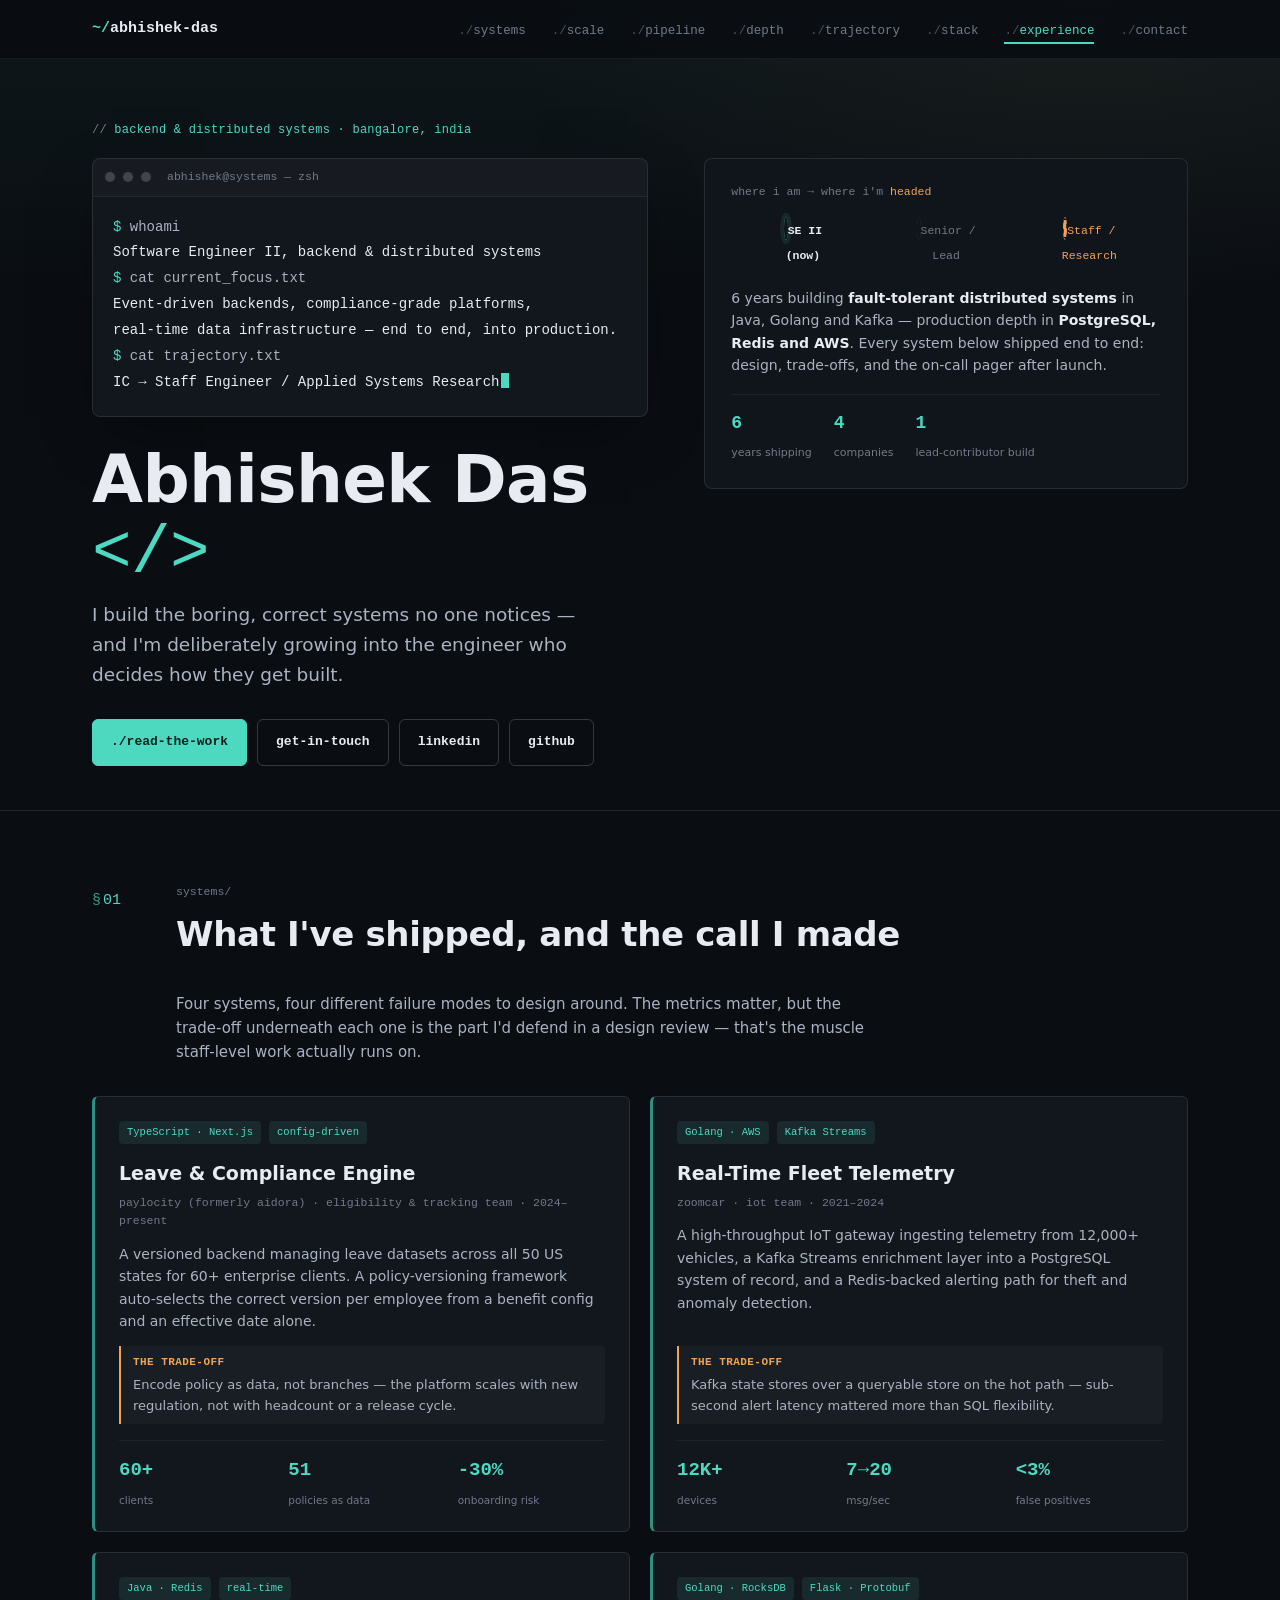
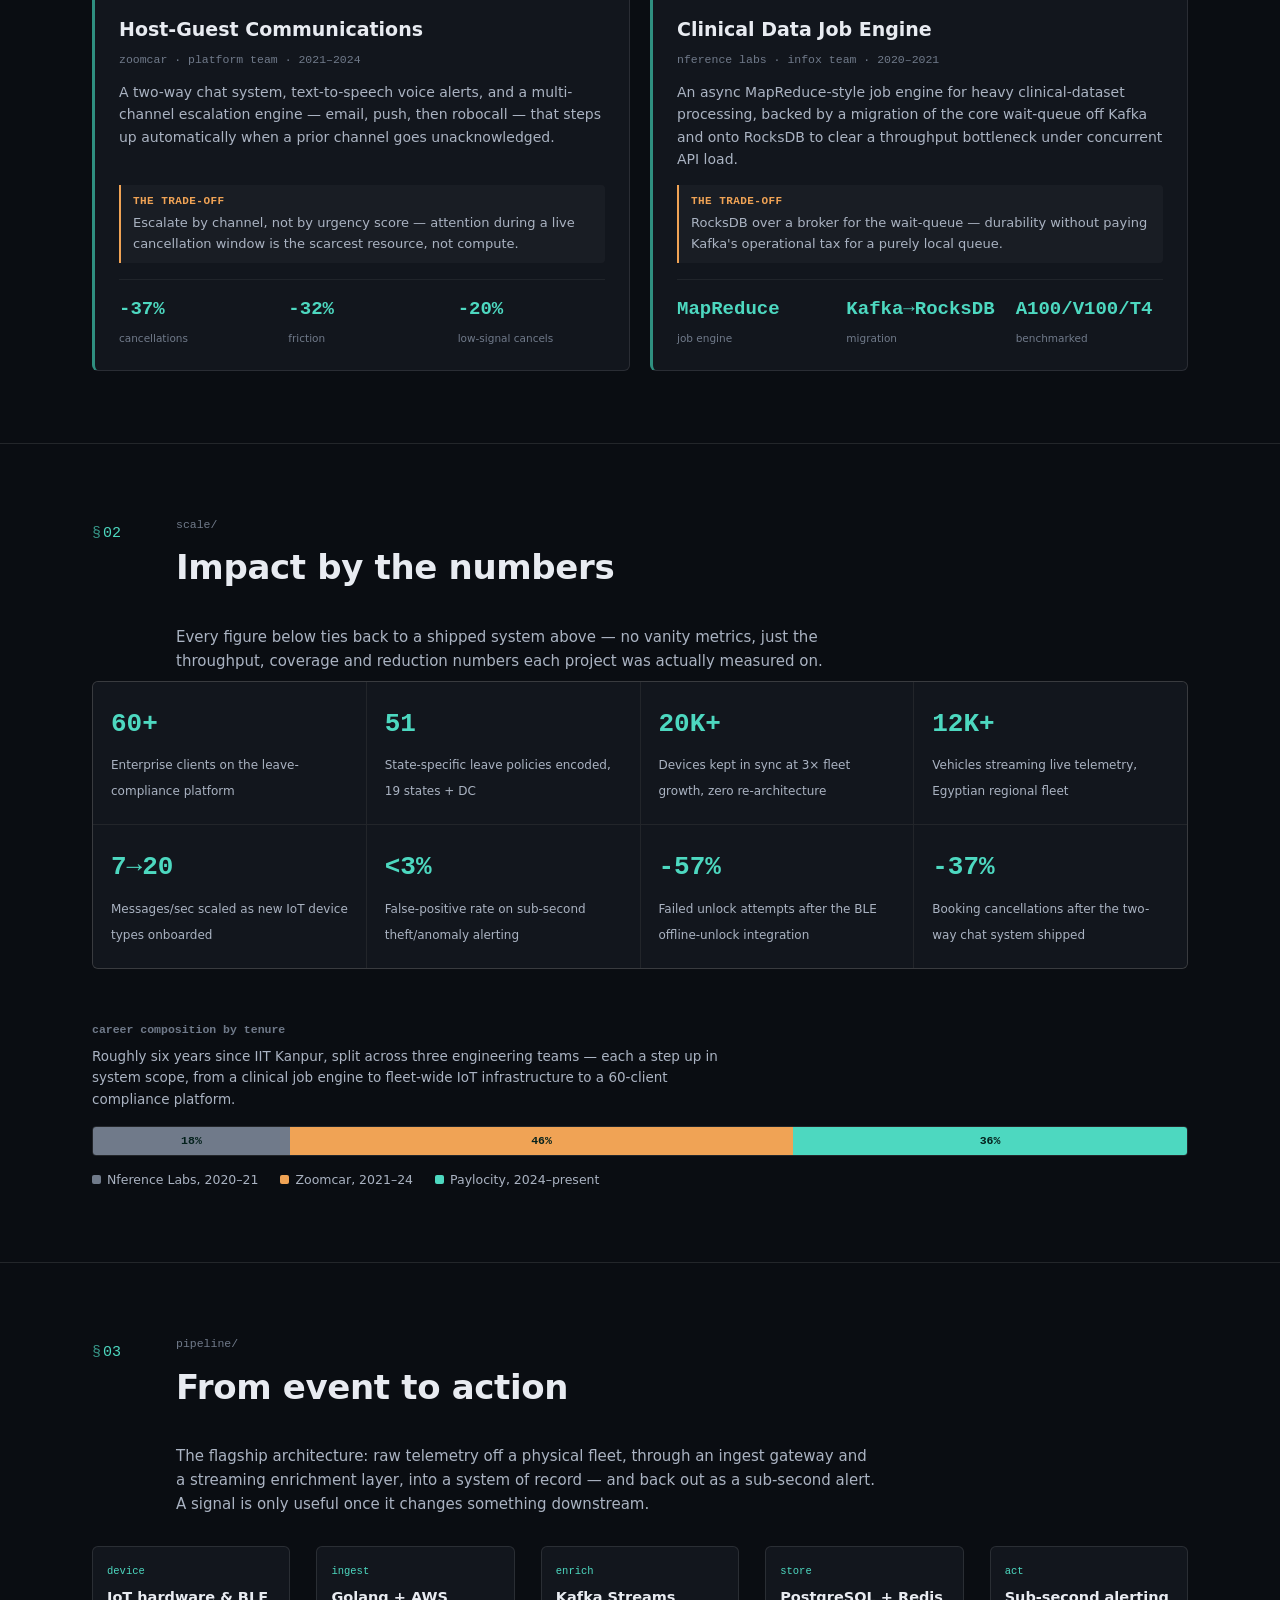
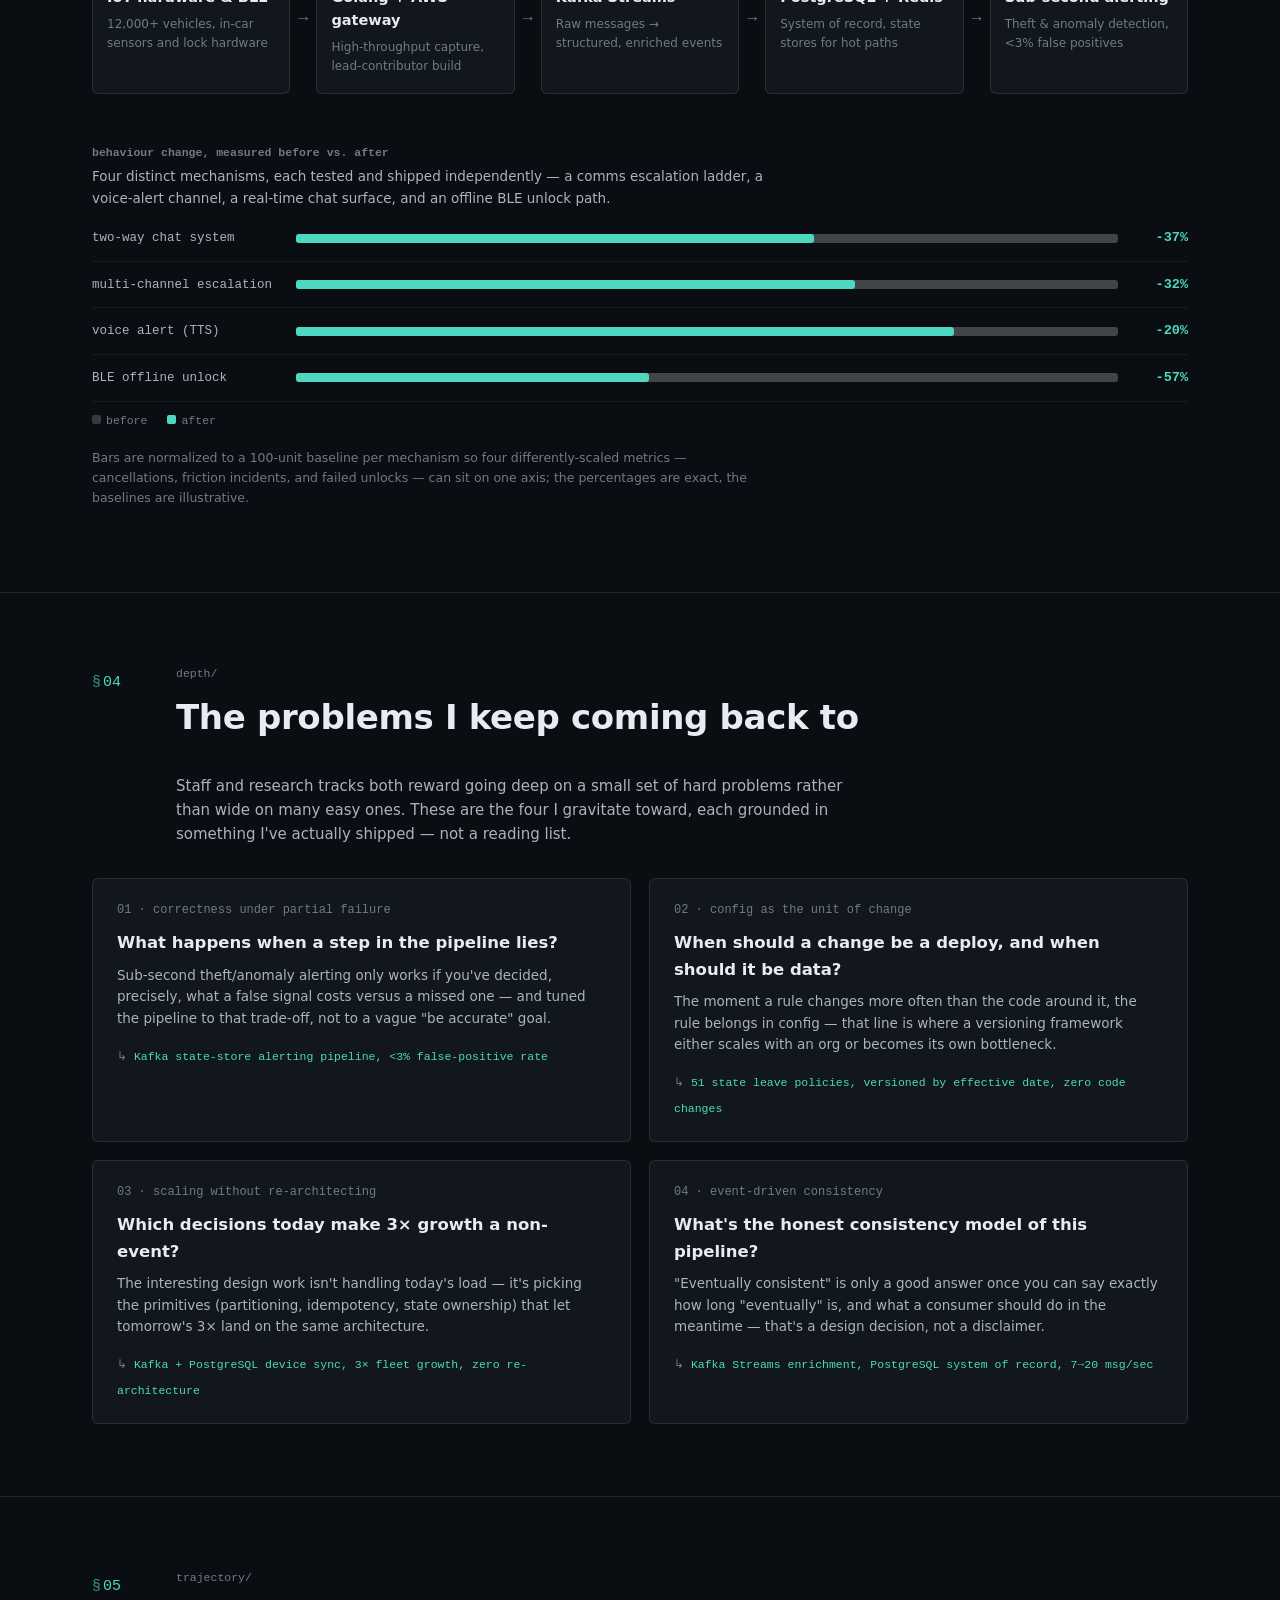
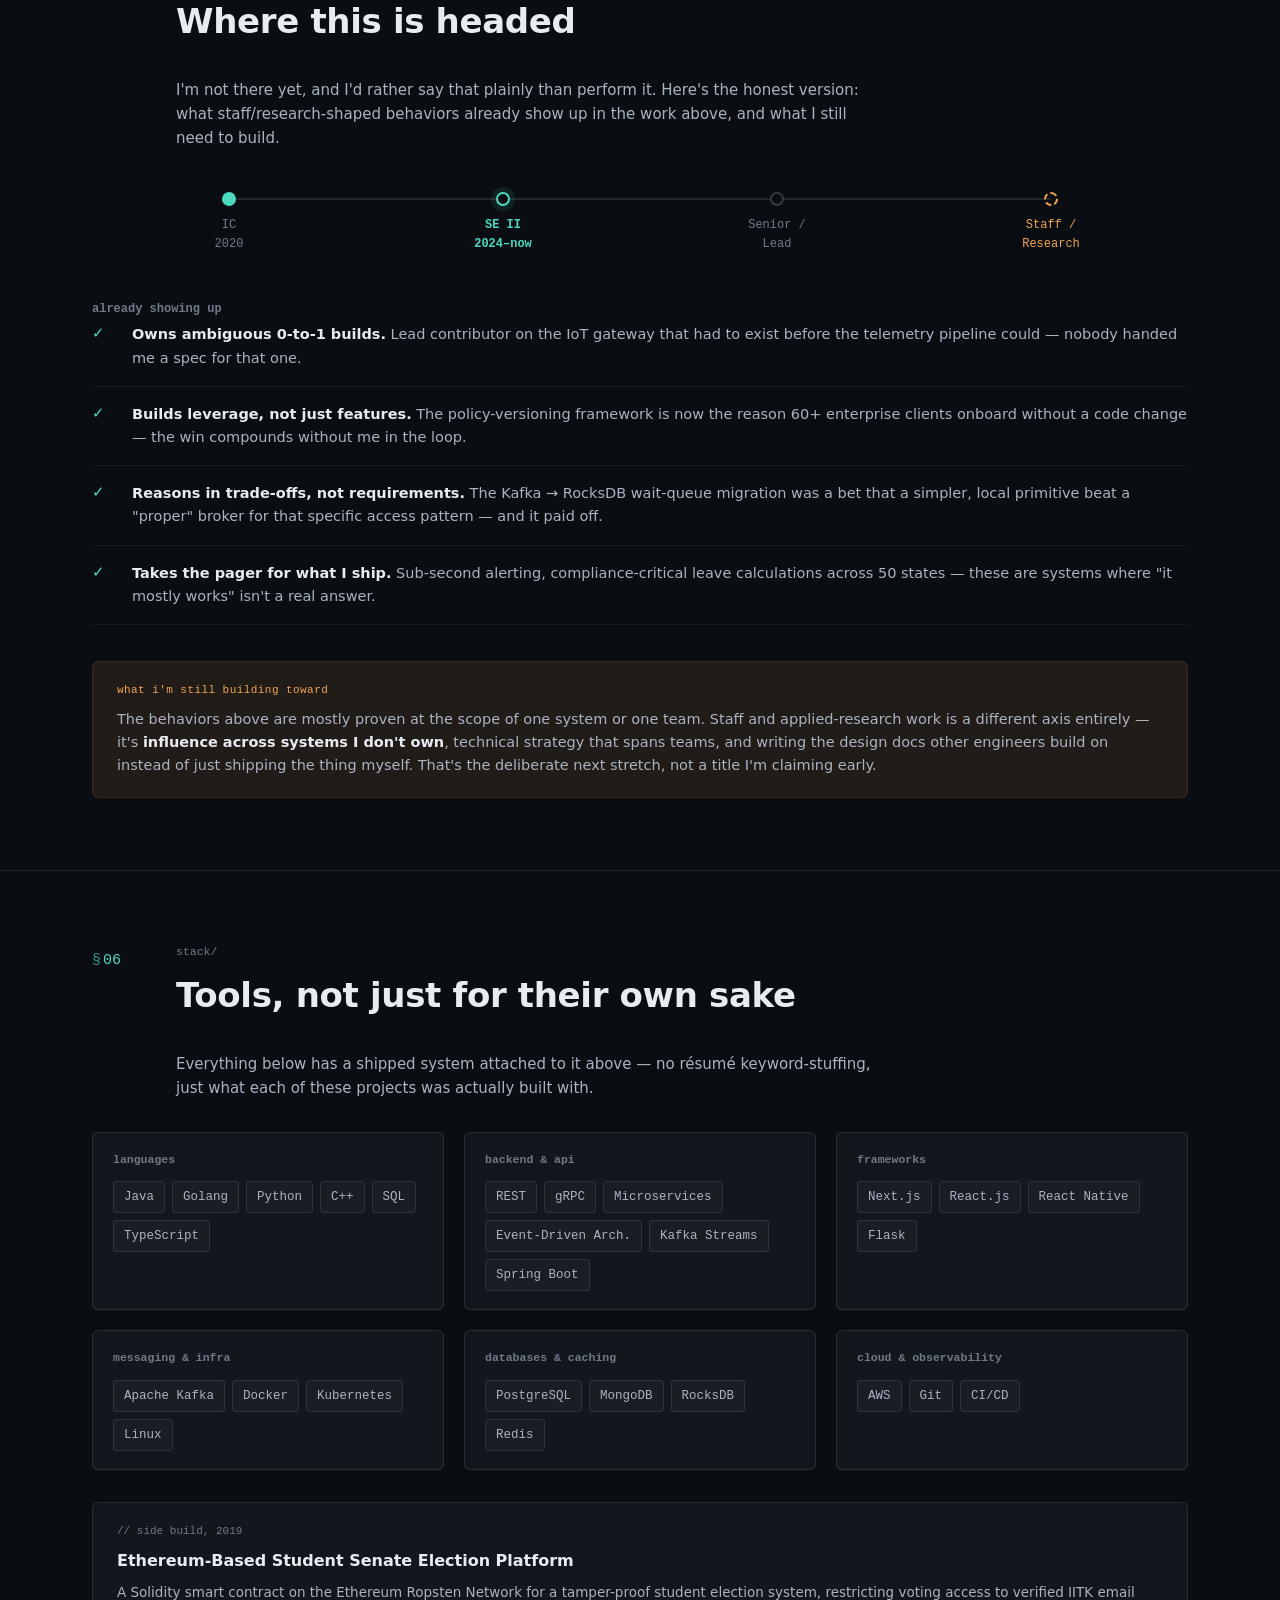
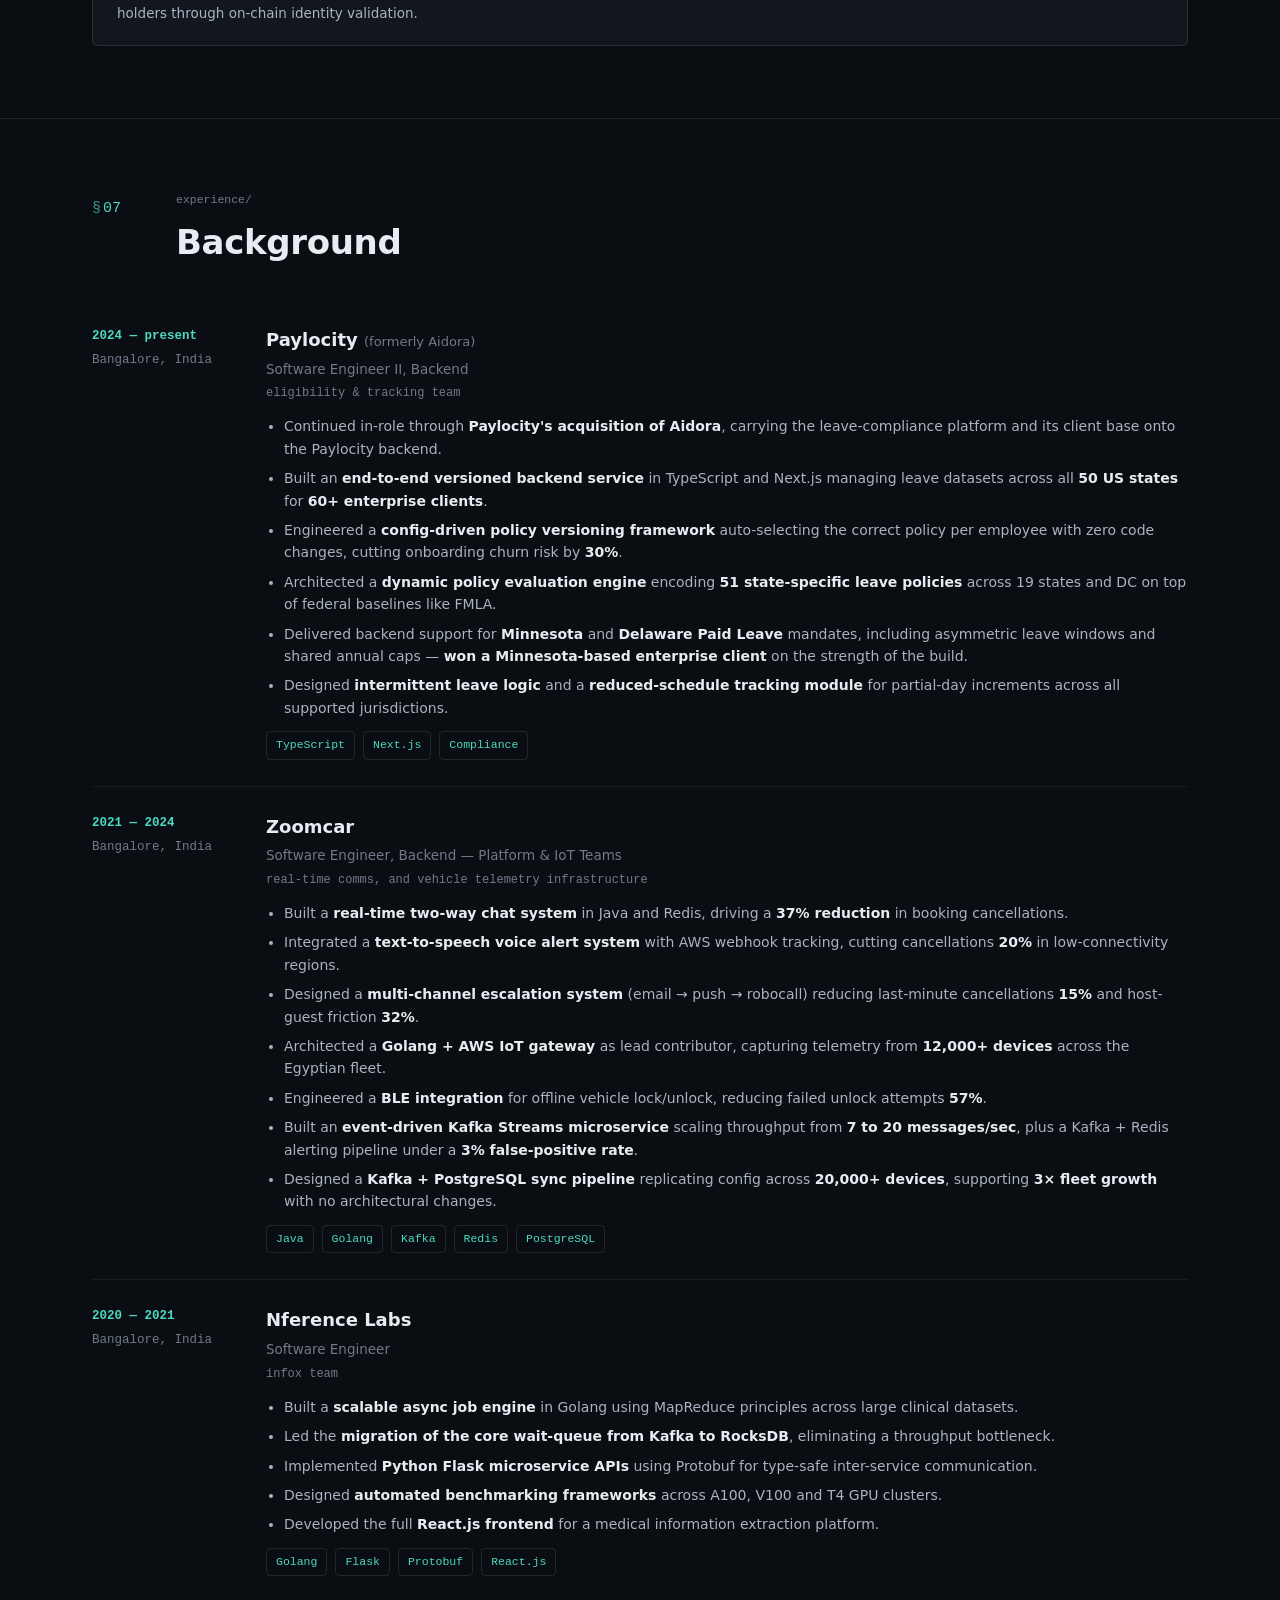
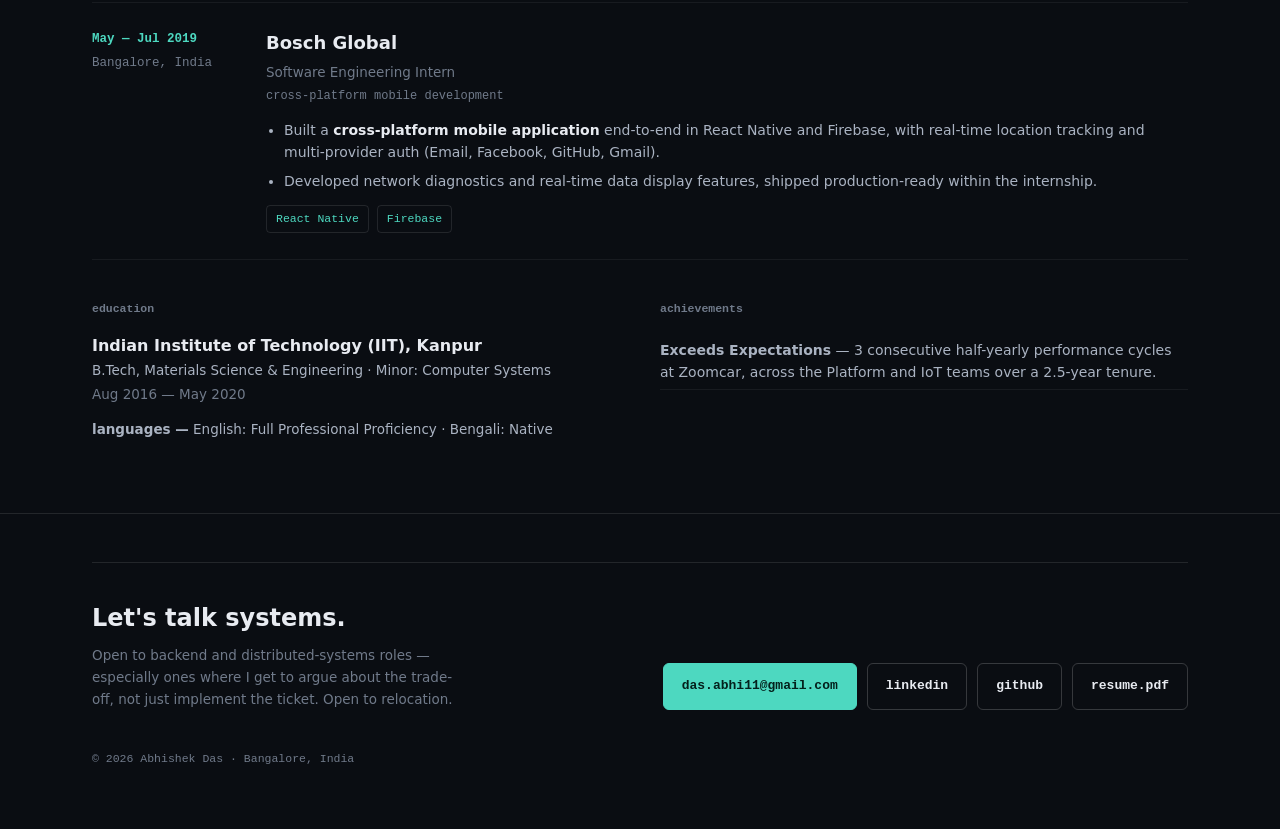
==== commit 891e8e1a: "Redesign as a dark, systems-engineering theme Replaces the editorial finance-research look with a te" ====
--- a/index.html
+++ b/index.html
@@ -3,25 +3,27 @@
 <head>
 <meta charset="UTF-8">
 <meta name="viewport" content="width=device-width, initial-scale=1.0">
-<title>Abhishek Das — Backend & Distributed Systems Engineer</title>
-<meta name="description" content="Abhishek Das — Software Engineer II building event-driven backends, compliance platforms and IoT data infrastructure at scale.">
-<link rel="icon" href="data:image/svg+xml,<svg xmlns=%22http://www.w3.org/2000/svg%22 viewBox=%220 0 100 100%22><rect width=%22100%22 height=%22100%22 fill=%22%23f7f4ed%22/><text x=%2250%25%22 y=%2258%25%22 font-size=%2260%22 text-anchor=%22middle%22 fill=%22%23a8332a%22 font-family=%22Georgia,serif%22>A</text></svg>">
+<title>Abhishek Das — Backend Engineer, headed for Staff / Applied Systems Research</title>
+<meta name="description" content="Abhishek Das — backend & distributed systems engineer building event-driven, compliance-grade platforms at scale, growing toward staff-level systems ownership.">
+<link rel="icon" href="data:image/svg+xml,<svg xmlns=%22http://www.w3.org/2000/svg%22 viewBox=%220 0 100 100%22><rect width=%22100%22 height=%22100%22 fill=%22%230a0d12%22/><text x=%2250%25%22 y=%2260%25%22 font-size=%2260%22 text-anchor=%22middle%22 fill=%22%234dd8c0%22 font-family=%22monospace%22>&gt;_</text></svg>">
 <link rel="stylesheet" href="styles.css">
 </head>
 <body>
 
 <header class="site-nav">
   <div class="nav-row">
-    <div class="nav-name">Abhishek Das</div>
+    <div class="nav-name"><span class="p">~/</span>abhishek-das</div>
     <ul class="nav-links" id="navLinks">
-      <li><a href="#systems">Systems</a></li>
-      <li><a href="#scale">Scale</a></li>
-      <li><a href="#pipeline">Pipeline</a></li>
-      <li><a href="#stack">Stack</a></li>
-      <li><a href="#experience">Experience</a></li>
-      <li><a href="#contact">Contact</a></li>
+      <li><a href="#systems">systems</a></li>
+      <li><a href="#scale">scale</a></li>
+      <li><a href="#pipeline">pipeline</a></li>
+      <li><a href="#depth">depth</a></li>
+      <li><a href="#trajectory">trajectory</a></li>
+      <li><a href="#stack">stack</a></li>
+      <li><a href="#experience">experience</a></li>
+      <li><a href="#contact">contact</a></li>
     </ul>
-    <button class="nav-toggle" id="navToggle" aria-label="Toggle navigation">MENU</button>
+    <button class="nav-toggle" id="navToggle" aria-label="Toggle navigation">menu</button>
   </div>
 </header>
 
@@ -30,28 +32,44 @@
   <!-- HERO -->
   <section class="hero">
     <div class="wrap">
-      <div class="hero-top">
-        <span class="eyebrow">BACKEND &amp; DISTRIBUTED SYSTEMS ENGINEER · BANGALORE, INDIA</span>
-        <span class="meta-right">6 YEARS · JAVA · GOLANG · KAFKA</span>
-      </div>
+      <span class="eyebrow">backend & distributed systems · bangalore, india</span>
       <div class="hero-grid">
         <div>
-          <h1 class="hero-name">Abhishek Das</h1>
-          <p class="hero-sub">Event-driven backends, compliance-grade platforms, and real-time data infrastructure — built end to end from system design to production.</p>
+          <div class="term">
+            <div class="term-bar">
+              <span class="term-dot"></span><span class="term-dot"></span><span class="term-dot"></span>
+              <span class="term-title">abhishek@systems — zsh</span>
+            </div>
+            <div class="term-body">
+              <div class="ln"><span class="prompt">$</span> whoami</div>
+              <div class="ln out">Software Engineer II, backend & distributed systems</div>
+              <div class="ln"><span class="prompt">$</span> cat current_focus.txt</div>
+              <div class="ln out">Event-driven backends, compliance-grade platforms,<br>real-time data infrastructure — end to end, into production.</div>
+              <div class="ln"><span class="prompt">$</span> cat trajectory.txt</div>
+              <div class="ln out">IC → Staff Engineer / Applied Systems Research<span class="cursor"></span></div>
+            </div>
+          </div>
+          <h1 class="hero-name">Abhishek Das <span class="br">&lt;/&gt;</span></h1>
+          <p class="hero-sub">I build the boring, correct systems no one notices — and I'm deliberately growing into the engineer who decides how they get built.</p>
           <div class="hero-cta">
-            <a class="btn primary" href="#systems">Read the work</a>
-            <a class="btn" href="#contact">Get in touch</a>
-            <a class="btn" href="https://www.linkedin.com/in/abhishek-das-10a36916a/" target="_blank" rel="noopener">LinkedIn</a>
-            <a class="btn" href="https://github.com/abhishekdas854" target="_blank" rel="noopener">GitHub</a>
+            <a class="btn primary" href="#systems">./read-the-work</a>
+            <a class="btn" href="#contact">get-in-touch</a>
+            <a class="btn" href="https://www.linkedin.com/in/abhishek-das-10a36916a/" target="_blank" rel="noopener">linkedin</a>
+            <a class="btn" href="https://github.com/abhishekdas854" target="_blank" rel="noopener">github</a>
           </div>
         </div>
         <div class="hero-panel">
-          <p>Software Engineer II with <strong>6 years</strong> building scalable, fault-tolerant distributed systems and event-driven microservices — primary depth in <strong>Java, Golang and Kafka</strong>, with production experience across <strong>PostgreSQL, Redis and AWS</strong>. Shipped backend systems end to end across real-time IoT telemetry, enterprise leave-compliance platforms, and high-throughput data pipelines.</p>
-          <div class="hero-timeline">
-            <div class="tl-row"><span class="yr">2024–</span><div><b>Software Engineer II</b> <span class="loc">— Paylocity, Bangalore</span></div></div>
-            <div class="tl-row"><span class="yr">2021–24</span><div><b>Software Engineer, Backend</b> <span class="loc">— Zoomcar, Bangalore</span></div></div>
-            <div class="tl-row"><span class="yr">2020–21</span><div><b>Software Engineer</b> <span class="loc">— Nference Labs, Bangalore</span></div></div>
-            <div class="tl-row"><span class="yr">2016–20</span><div><b>B.Tech, Materials Science</b> <span class="loc">— IIT Kanpur (Minor: CS)</span></div></div>
+          <div class="hp-label">where i am → where i'm <span class="amber">headed</span></div>
+          <div class="path-stepper">
+            <div class="path-node now"><span class="path-line"></span><span class="dot"></span><span class="lbl">SE II<br>(now)</span></div>
+            <div class="path-node"><span class="path-line"></span><span class="dot"></span><span class="lbl">Senior /<br>Lead</span></div>
+            <div class="path-node target"><span class="path-line"></span><span class="dot"></span><span class="lbl">Staff /<br>Research</span></div>
+          </div>
+          <p class="desc">6 years building <strong>fault-tolerant distributed systems</strong> in Java, Golang and Kafka — production depth in <strong>PostgreSQL, Redis and AWS</strong>. Every system below shipped end to end: design, trade-offs, and the on-call pager after launch.</p>
+          <div class="hp-facts">
+            <div class="f"><b>6</b><span>years shipping</span></div>
+            <div class="f"><b>4</b><span>companies</span></div>
+            <div class="f"><b>1</b><span>lead-contributor build</span></div>
           </div>
         </div>
       </div>
@@ -64,58 +82,62 @@
       <div class="sec-head reveal">
         <div class="sec-num">01</div>
         <div>
-          <div class="sec-label">Systems</div>
-          <h2 class="sec-title">The platforms I've built</h2>
-        </div>
-      </div>
-      <p class="sec-intro reveal">Four systems, four different constraints — regulatory correctness at enterprise scale, sub-second telemetry off thousands of physical devices, real-time comms that change behaviour, and a job engine under clinical data load. Each shipped end to end: design, build, and production ownership.</p>
-
-      <div class="card-grid" style="margin-top:34px;">
+          <div class="sec-label">systems/</div>
+          <h2 class="sec-title">What I've shipped, and the call I made</h2>
+        </div>
+      </div>
+      <p class="sec-intro reveal">Four systems, four different failure modes to design around. The metrics matter, but the trade-off underneath each one is the part I'd defend in a design review — that's the muscle staff-level work actually runs on.</p>
+
+      <div class="card-grid" style="margin-top:32px;">
         <div class="card reveal">
-          <div class="tag-row"><span class="tag">TypeScript · Next.js</span><span class="tag">Config-driven</span></div>
+          <div class="tag-row"><span class="tag">TypeScript · Next.js</span><span class="tag">config-driven</span></div>
           <h3>Leave &amp; Compliance Engine</h3>
-          <div class="co">Paylocity (formerly Aidora) · Eligibility &amp; Tracking Team · 2024–Present</div>
-          <p class="desc">A versioned backend service managing leave datasets across all 50 US states for 60+ enterprise clients. A config-driven policy versioning framework auto-selects the correct policy per employee from just a benefit config and an effective date — zero code changes to onboard a new regulatory year.</p>
+          <div class="co">paylocity (formerly aidora) · eligibility & tracking team · 2024–present</div>
+          <p class="desc">A versioned backend managing leave datasets across all 50 US states for 60+ enterprise clients. A policy-versioning framework auto-selects the correct version per employee from a benefit config and an effective date alone.</p>
+          <div class="tradeoff"><b>the trade-off</b>Encode policy as data, not branches — the platform scales with new regulation, not with headcount or a release cycle.</div>
           <div class="stat-row">
-            <div class="stat"><b>60+</b><span>Enterprise clients</span></div>
-            <div class="stat"><b>51</b><span>State policies encoded</span></div>
-            <div class="stat"><b>-30%</b><span>Onboarding churn risk</span></div>
+            <div class="stat"><b>60+</b><span>clients</span></div>
+            <div class="stat"><b>51</b><span>policies as data</span></div>
+            <div class="stat"><b>-30%</b><span>onboarding risk</span></div>
           </div>
         </div>
 
         <div class="card reveal">
           <div class="tag-row"><span class="tag">Golang · AWS</span><span class="tag">Kafka Streams</span></div>
           <h3>Real-Time Fleet Telemetry</h3>
-          <div class="co">Zoomcar · IoT Team · 2021–2024</div>
-          <p class="desc">A high-throughput IoT gateway capturing live telemetry from 12,000+ vehicles across the Egyptian fleet, plus a Kafka Streams pipeline enriching raw device messages into a PostgreSQL system of record, and a Redis-backed alerting layer for theft and anomaly detection.</p>
+          <div class="co">zoomcar · iot team · 2021–2024</div>
+          <p class="desc">A high-throughput IoT gateway ingesting telemetry from 12,000+ vehicles, a Kafka Streams enrichment layer into a PostgreSQL system of record, and a Redis-backed alerting path for theft and anomaly detection.</p>
+          <div class="tradeoff"><b>the trade-off</b>Kafka state stores over a queryable store on the hot path — sub-second alert latency mattered more than SQL flexibility.</div>
           <div class="stat-row">
-            <div class="stat"><b>12K+</b><span>Devices online</span></div>
-            <div class="stat"><b>7→20</b><span>Msgs/sec scaled</span></div>
-            <div class="stat"><b>&lt;3%</b><span>False-positive rate</span></div>
+            <div class="stat"><b>12K+</b><span>devices</span></div>
+            <div class="stat"><b>7→20</b><span>msg/sec</span></div>
+            <div class="stat"><b>&lt;3%</b><span>false positives</span></div>
           </div>
         </div>
 
         <div class="card reveal">
-          <div class="tag-row"><span class="tag">Java · Redis</span><span class="tag">Real-time</span></div>
+          <div class="tag-row"><span class="tag">Java · Redis</span><span class="tag">real-time</span></div>
           <h3>Host-Guest Communications</h3>
-          <div class="co">Zoomcar · Platform Team · 2021–2024</div>
-          <p class="desc">A two-way chat system plus text-to-speech voice alerts and a multi-channel escalation engine — email, push, then robocall — that steps up automatically when a prior channel goes unacknowledged, cutting friction at the exact moment vehicle handoffs break down.</p>
+          <div class="co">zoomcar · platform team · 2021–2024</div>
+          <p class="desc">A two-way chat system, text-to-speech voice alerts, and a multi-channel escalation engine — email, push, then robocall — that steps up automatically when a prior channel goes unacknowledged.</p>
+          <div class="tradeoff"><b>the trade-off</b>Escalate by channel, not by urgency score — attention during a live cancellation window is the scarcest resource, not compute.</div>
           <div class="stat-row">
-            <div class="stat"><b>-37%</b><span>Booking cancellations</span></div>
-            <div class="stat"><b>-32%</b><span>Host-guest friction</span></div>
-            <div class="stat"><b>-20%</b><span>Low-connectivity cancels</span></div>
+            <div class="stat"><b>-37%</b><span>cancellations</span></div>
+            <div class="stat"><b>-32%</b><span>friction</span></div>
+            <div class="stat"><b>-20%</b><span>low-signal cancels</span></div>
           </div>
         </div>
 
         <div class="card reveal">
           <div class="tag-row"><span class="tag">Golang · RocksDB</span><span class="tag">Flask · Protobuf</span></div>
           <h3>Clinical Data Job Engine</h3>
-          <div class="co">Nference Labs · InfoX Team · 2020–2021</div>
-          <p class="desc">An async job engine in Golang using MapReduce principles to process heavy clinical datasets, backed by a migration of the core wait-queue from Kafka to RocksDB to remove a throughput bottleneck — plus the React.js frontend that let non-technical users configure clinical text-extraction rules.</p>
+          <div class="co">nference labs · infox team · 2020–2021</div>
+          <p class="desc">An async MapReduce-style job engine for heavy clinical-dataset processing, backed by a migration of the core wait-queue off Kafka and onto RocksDB to clear a throughput bottleneck under concurrent API load.</p>
+          <div class="tradeoff"><b>the trade-off</b>RocksDB over a broker for the wait-queue — durability without paying Kafka's operational tax for a purely local queue.</div>
           <div class="stat-row">
-            <div class="stat"><b>MapReduce</b><span>Async job engine</span></div>
-            <div class="stat"><b>Kafka→RocksDB</b><span>Wait-queue migration</span></div>
-            <div class="stat"><b>A100/V100/T4</b><span>GPU benchmarking</span></div>
+            <div class="stat"><b>MapReduce</b><span>job engine</span></div>
+            <div class="stat"><b>Kafka→RocksDB</b><span>migration</span></div>
+            <div class="stat"><b>A100/V100/T4</b><span>benchmarked</span></div>
           </div>
         </div>
       </div>
@@ -128,7 +150,7 @@
       <div class="sec-head reveal">
         <div class="sec-num">02</div>
         <div>
-          <div class="sec-label">Scale</div>
+          <div class="sec-label">scale/</div>
           <h2 class="sec-title">Impact by the numbers</h2>
         </div>
       </div>
@@ -145,19 +167,19 @@
         <div class="stat-tile"><b>-37%</b><span>Booking cancellations after the two-way chat system shipped</span></div>
       </div>
 
-      <div style="margin-top:56px;">
-        <h4 style="font-size:12px;letter-spacing:.08em;text-transform:uppercase;color:var(--ink-mute);margin-bottom:6px;">Career composition by tenure</h4>
+      <div style="margin-top:52px;">
+        <h4 style="font-family:var(--mono);font-size:11.5px;color:var(--ink-mute);margin-bottom:6px;">career composition by tenure</h4>
         <p style="font-size:13.5px;color:var(--ink-soft);margin:0 0 16px;max-width:640px;">Roughly six years since IIT Kanpur, split across three engineering teams — each a step up in system scope, from a clinical job engine to fleet-wide IoT infrastructure to a 60-client compliance platform.</p>
         <div class="comp-chart reveal">
           <div class="comp-bar">
-            <div class="comp-seg" style="width:18%;background:var(--tan);">18%</div>
-            <div class="comp-seg" style="width:46%;background:var(--navy);">46%</div>
-            <div class="comp-seg" style="width:36%;background:var(--rust);">36%</div>
+            <div class="comp-seg" style="width:18%;background:var(--ink-mute);">18%</div>
+            <div class="comp-seg" style="width:46%;background:var(--amber);">46%</div>
+            <div class="comp-seg" style="width:36%;background:var(--accent);">36%</div>
           </div>
           <div class="comp-legend">
-            <span><i class="dot" style="background:var(--tan);"></i>Nference Labs, 2020–21</span>
-            <span><i class="dot" style="background:var(--navy);"></i>Zoomcar, 2021–24</span>
-            <span><i class="dot" style="background:var(--rust);"></i>Paylocity, 2024–present</span>
+            <span><i class="dot" style="background:var(--ink-mute);"></i>Nference Labs, 2020–21</span>
+            <span><i class="dot" style="background:var(--amber);"></i>Zoomcar, 2021–24</span>
+            <span><i class="dot" style="background:var(--accent);"></i>Paylocity, 2024–present</span>
           </div>
         </div>
       </div>
@@ -170,40 +192,40 @@
       <div class="sec-head reveal">
         <div class="sec-num">03</div>
         <div>
-          <div class="sec-label">Pipeline</div>
+          <div class="sec-label">pipeline/</div>
           <h2 class="sec-title">From event to action</h2>
         </div>
       </div>
       <p class="sec-intro reveal">The flagship architecture: raw telemetry off a physical fleet, through an ingest gateway and a streaming enrichment layer, into a system of record — and back out as a sub-second alert. A signal is only useful once it changes something downstream.</p>
 
       <div class="pipeline-flow reveal">
-        <div class="flow-step"><div class="fn">Device</div><h4>IoT hardware &amp; BLE</h4><p>12,000+ vehicles, in-car sensors and lock hardware</p></div>
+        <div class="flow-step"><div class="fn">device</div><h4>IoT hardware &amp; BLE</h4><p>12,000+ vehicles, in-car sensors and lock hardware</p></div>
         <div class="flow-arrow">→</div>
-        <div class="flow-step"><div class="fn">Ingest</div><h4>Golang + AWS gateway</h4><p>High-throughput capture, lead-contributor build</p></div>
+        <div class="flow-step"><div class="fn">ingest</div><h4>Golang + AWS gateway</h4><p>High-throughput capture, lead-contributor build</p></div>
         <div class="flow-arrow">→</div>
-        <div class="flow-step"><div class="fn">Enrich</div><h4>Kafka Streams</h4><p>Raw messages → structured, enriched events</p></div>
+        <div class="flow-step"><div class="fn">enrich</div><h4>Kafka Streams</h4><p>Raw messages → structured, enriched events</p></div>
         <div class="flow-arrow">→</div>
-        <div class="flow-step"><div class="fn">Store</div><h4>PostgreSQL + Redis</h4><p>System of record, state stores for hot paths</p></div>
+        <div class="flow-step"><div class="fn">store</div><h4>PostgreSQL + Redis</h4><p>System of record, state stores for hot paths</p></div>
         <div class="flow-arrow">→</div>
-        <div class="flow-step"><div class="fn">Act</div><h4>Sub-second alerting</h4><p>Theft &amp; anomaly detection, &lt;3% false positives</p></div>
-      </div>
-
-      <h4 style="font-size:12px;letter-spacing:.08em;text-transform:uppercase;color:var(--ink-mute);margin:48px 0 4px;">Behaviour change, measured before vs. after</h4>
+        <div class="flow-step"><div class="fn">act</div><h4>Sub-second alerting</h4><p>Theft &amp; anomaly detection, &lt;3% false positives</p></div>
+      </div>
+
+      <h4 style="font-family:var(--mono);font-size:11.5px;color:var(--ink-mute);margin:44px 0 4px;">behaviour change, measured before vs. after</h4>
       <p style="font-size:13.5px;color:var(--ink-soft);margin:0 0 4px;max-width:680px;">Four distinct mechanisms, each tested and shipped independently — a comms escalation ladder, a voice-alert channel, a real-time chat surface, and an offline BLE unlock path.</p>
 
       <div class="compare-rows reveal">
         <div class="compare-row">
-          <span class="label">Two-way chat system</span>
+          <span class="label">two-way chat system</span>
           <div class="compare-track"><div class="before" style="width:100%;"></div><div class="after" style="width:63%;"></div></div>
           <span class="delta">-37%</span>
         </div>
         <div class="compare-row">
-          <span class="label">Multi-channel escalation</span>
+          <span class="label">multi-channel escalation</span>
           <div class="compare-track"><div class="before" style="width:100%;"></div><div class="after" style="width:68%;"></div></div>
           <span class="delta">-32%</span>
         </div>
         <div class="compare-row">
-          <span class="label">Voice alert (TTS)</span>
+          <span class="label">voice alert (TTS)</span>
           <div class="compare-track"><div class="before" style="width:100%;"></div><div class="after" style="width:80%;"></div></div>
           <span class="delta">-20%</span>
         </div>
@@ -214,100 +236,152 @@
         </div>
       </div>
       <div class="compare-key">
-        <span><i class="dot" style="background:var(--line-strong);"></i>Before</span>
-        <span><i class="dot" style="background:var(--rust);"></i>After</span>
-      </div>
-      <p style="font-size:13px;color:var(--ink-mute);margin-top:18px;max-width:680px;">Bars are normalized to a 100-unit baseline per mechanism so four differently-scaled metrics — cancellations, friction incidents, and failed unlocks — can sit on one axis; the percentages are exact, the baselines are illustrative.</p>
-    </div>
-  </section>
-
-  <!-- 04 STACK -->
+        <span><i class="dot" style="background:var(--line-strong);"></i>before</span>
+        <span><i class="dot" style="background:var(--accent);"></i>after</span>
+      </div>
+      <p style="font-size:12.5px;color:var(--ink-mute);margin-top:18px;max-width:680px;">Bars are normalized to a 100-unit baseline per mechanism so four differently-scaled metrics — cancellations, friction incidents, and failed unlocks — can sit on one axis; the percentages are exact, the baselines are illustrative.</p>
+    </div>
+  </section>
+
+  <!-- 04 DEPTH -->
+  <section class="block" id="depth">
+    <div class="wrap">
+      <div class="sec-head reveal">
+        <div class="sec-num">04</div>
+        <div>
+          <div class="sec-label">depth/</div>
+          <h2 class="sec-title">The problems I keep coming back to</h2>
+        </div>
+      </div>
+      <p class="sec-intro reveal">Staff and research tracks both reward going deep on a small set of hard problems rather than wide on many easy ones. These are the four I gravitate toward, each grounded in something I've actually shipped — not a reading list.</p>
+
+      <div class="depth-grid" style="margin-top:32px;">
+        <div class="depth-card reveal">
+          <div class="dn">01 · correctness under partial failure</div>
+          <h4>What happens when a step in the pipeline lies?</h4>
+          <p>Sub-second theft/anomaly alerting only works if you've decided, precisely, what a false signal costs versus a missed one — and tuned the pipeline to that trade-off, not to a vague "be accurate" goal.</p>
+          <span class="grounded">Kafka state-store alerting pipeline, &lt;3% false-positive rate</span>
+        </div>
+        <div class="depth-card reveal">
+          <div class="dn">02 · config as the unit of change</div>
+          <h4>When should a change be a deploy, and when should it be data?</h4>
+          <p>The moment a rule changes more often than the code around it, the rule belongs in config — that line is where a versioning framework either scales with an org or becomes its own bottleneck.</p>
+          <span class="grounded">51 state leave policies, versioned by effective date, zero code changes</span>
+        </div>
+        <div class="depth-card reveal">
+          <div class="dn">03 · scaling without re-architecting</div>
+          <h4>Which decisions today make 3× growth a non-event?</h4>
+          <p>The interesting design work isn't handling today's load — it's picking the primitives (partitioning, idempotency, state ownership) that let tomorrow's 3× land on the same architecture.</p>
+          <span class="grounded">Kafka + PostgreSQL device sync, 3× fleet growth, zero re-architecture</span>
+        </div>
+        <div class="depth-card reveal">
+          <div class="dn">04 · event-driven consistency</div>
+          <h4>What's the honest consistency model of this pipeline?</h4>
+          <p>"Eventually consistent" is only a good answer once you can say exactly how long "eventually" is, and what a consumer should do in the meantime — that's a design decision, not a disclaimer.</p>
+          <span class="grounded">Kafka Streams enrichment, PostgreSQL system of record, 7→20 msg/sec</span>
+        </div>
+      </div>
+    </div>
+  </section>
+
+  <!-- 05 TRAJECTORY -->
+  <section class="block" id="trajectory">
+    <div class="wrap">
+      <div class="sec-head reveal">
+        <div class="sec-num">05</div>
+        <div>
+          <div class="sec-label">trajectory/</div>
+          <h2 class="sec-title">Where this is headed</h2>
+        </div>
+      </div>
+      <p class="sec-intro reveal">I'm not there yet, and I'd rather say that plainly than perform it. Here's the honest version: what staff/research-shaped behaviors already show up in the work above, and what I still need to build.</p>
+
+      <div class="traj-path reveal" style="margin-top:40px;">
+        <div class="traj-node done"><span class="tp-line"></span><span class="tp-dot"></span><div class="tp-label">IC<br>2020</div></div>
+        <div class="traj-node now"><span class="tp-line"></span><span class="tp-dot"></span><div class="tp-label">SE II<br>2024–now</div></div>
+        <div class="traj-node"><span class="tp-line"></span><span class="tp-dot"></span><div class="tp-label">Senior /<br>Lead</div></div>
+        <div class="traj-node target"><span class="tp-line"></span><span class="tp-dot"></span><div class="tp-label">Staff /<br>Research</div></div>
+      </div>
+
+      <h4 style="font-family:var(--mono);font-size:12px;color:var(--ink-mute);margin-bottom:4px;">already showing up</h4>
+      <ul class="behavior-list">
+        <li><span class="chk">✓</span><span><strong>Owns ambiguous 0-to-1 builds.</strong> Lead contributor on the IoT gateway that had to exist before the telemetry pipeline could — nobody handed me a spec for that one.</span></li>
+        <li><span class="chk">✓</span><span><strong>Builds leverage, not just features.</strong> The policy-versioning framework is now the reason 60+ enterprise clients onboard without a code change — the win compounds without me in the loop.</span></li>
+        <li><span class="chk">✓</span><span><strong>Reasons in trade-offs, not requirements.</strong> The Kafka → RocksDB wait-queue migration was a bet that a simpler, local primitive beat a "proper" broker for that specific access pattern — and it paid off.</span></li>
+        <li><span class="chk">✓</span><span><strong>Takes the pager for what I ship.</strong> Sub-second alerting, compliance-critical leave calculations across 50 states — these are systems where "it mostly works" isn't a real answer.</span></li>
+      </ul>
+
+      <div class="next-note reveal">
+        <div class="nn-label">what i'm still building toward</div>
+        <p>The behaviors above are mostly proven at the scope of one system or one team. Staff and applied-research work is a different axis entirely — it's <strong>influence across systems I don't own</strong>, technical strategy that spans teams, and writing the design docs other engineers build on instead of just shipping the thing myself. That's the deliberate next stretch, not a title I'm claiming early.</p>
+      </div>
+    </div>
+  </section>
+
+  <!-- 06 STACK -->
   <section class="block" id="stack">
     <div class="wrap">
       <div class="sec-head reveal">
-        <div class="sec-num">04</div>
-        <div>
-          <div class="sec-label">Foundation</div>
-          <h2 class="sec-title">Stack &amp; engineering discipline</h2>
-        </div>
-      </div>
-      <p class="sec-intro reveal">The toolchain every system above is built from, and the handful of habits that repeat across all of them — config over code, versioned by default, and correctness that survives a compliance audit.</p>
+        <div class="sec-num">06</div>
+        <div>
+          <div class="sec-label">stack/</div>
+          <h2 class="sec-title">Tools, not just for their own sake</h2>
+        </div>
+      </div>
+      <p class="sec-intro reveal">Everything below has a shipped system attached to it above — no résumé keyword-stuffing, just what each of these projects was actually built with.</p>
 
       <div class="stack-grid" style="margin-top:32px;">
         <div class="stack-cat reveal">
-          <h4>Languages</h4>
+          <h4>languages</h4>
           <div class="chips"><span class="chip">Java</span><span class="chip">Golang</span><span class="chip">Python</span><span class="chip">C++</span><span class="chip">SQL</span><span class="chip">TypeScript</span></div>
         </div>
         <div class="stack-cat reveal">
-          <h4>Backend &amp; API</h4>
+          <h4>backend & api</h4>
           <div class="chips"><span class="chip">REST</span><span class="chip">gRPC</span><span class="chip">Microservices</span><span class="chip">Event-Driven Arch.</span><span class="chip">Kafka Streams</span><span class="chip">Spring Boot</span></div>
         </div>
         <div class="stack-cat reveal">
-          <h4>Frameworks</h4>
+          <h4>frameworks</h4>
           <div class="chips"><span class="chip">Next.js</span><span class="chip">React.js</span><span class="chip">React Native</span><span class="chip">Flask</span></div>
         </div>
         <div class="stack-cat reveal">
-          <h4>Messaging &amp; Infra</h4>
+          <h4>messaging & infra</h4>
           <div class="chips"><span class="chip">Apache Kafka</span><span class="chip">Docker</span><span class="chip">Kubernetes</span><span class="chip">Linux</span></div>
         </div>
         <div class="stack-cat reveal">
-          <h4>Databases &amp; Caching</h4>
+          <h4>databases & caching</h4>
           <div class="chips"><span class="chip">PostgreSQL</span><span class="chip">MongoDB</span><span class="chip">RocksDB</span><span class="chip">Redis</span></div>
         </div>
         <div class="stack-cat reveal">
-          <h4>Cloud &amp; Observability</h4>
+          <h4>cloud & observability</h4>
           <div class="chips"><span class="chip">AWS</span><span class="chip">Git</span><span class="chip">CI/CD</span></div>
         </div>
       </div>
 
-      <div class="principle-grid">
-        <div class="principle reveal">
-          <div class="pn">01</div>
-          <h4>Config over code</h4>
-          <p>The leave-compliance engine adds a new policy year from a benefit config and an effective date alone — zero code changes, and 30% less onboarding churn risk.</p>
-        </div>
-        <div class="principle reveal">
-          <div class="pn">02</div>
-          <h4>Versioned by default</h4>
-          <p>Policy versions are selected per employee off their leave start or due date, so regulatory changes stack instead of overwrite.</p>
-        </div>
-        <div class="principle reveal">
-          <div class="pn">03</div>
-          <h4>Scale without re-architecture</h4>
-          <p>The device sync pipeline absorbed 3× fleet growth on the same design — the win was the architecture not needing to change.</p>
-        </div>
-        <div class="principle reveal">
-          <div class="pn">04</div>
-          <h4>Signals only count if they act</h4>
-          <p>Theft and anomaly detection runs at sub-second latency with under 3% false positives — fast enough, and trusted enough, to page someone.</p>
-        </div>
-      </div>
-
       <div class="side-note reveal">
-        <div class="sn-label">Parallel build</div>
+        <div class="sn-label">// side build, 2019</div>
         <h4>Ethereum-Based Student Senate Election Platform</h4>
-        <p>A Solidity smart contract deployed on the Ethereum Ropsten Network for a tamper-proof student election system, restricting voting access to verified IITK email holders through on-chain identity validation. Jan–Apr 2019.</p>
-      </div>
-    </div>
-  </section>
-
-  <!-- 05 EXPERIENCE -->
+        <p>A Solidity smart contract on the Ethereum Ropsten Network for a tamper-proof student election system, restricting voting access to verified IITK email holders through on-chain identity validation.</p>
+      </div>
+    </div>
+  </section>
+
+  <!-- 07 EXPERIENCE -->
   <section class="block" id="experience">
     <div class="wrap">
       <div class="sec-head reveal">
-        <div class="sec-num">05</div>
-        <div>
-          <div class="sec-label">Background</div>
-          <h2 class="sec-title">Experience</h2>
+        <div class="sec-num">07</div>
+        <div>
+          <div class="sec-label">experience/</div>
+          <h2 class="sec-title">Background</h2>
         </div>
       </div>
 
       <div class="exp-item reveal">
-        <div class="exp-when"><span class="range">2024 — Present</span>Bangalore, India</div>
+        <div class="exp-when"><span class="range">2024 — present</span>Bangalore, India</div>
         <div class="exp-role">
-          <h3>PAYLOCITY <span style="font-family:var(--sans);font-size:14px;color:var(--tan);font-style:italic;">(formerly Aidora)</span></h3>
+          <h3>Paylocity <span style="font-size:13px;color:var(--ink-mute);font-weight:400;">(formerly Aidora)</span></h3>
           <div class="co-line">Software Engineer II, Backend</div>
-          <div class="team-line">Eligibility and Tracking Team</div>
+          <div class="team-line">eligibility & tracking team</div>
           <ul>
             <li>Continued in-role through <strong>Paylocity's acquisition of Aidora</strong>, carrying the leave-compliance platform and its client base onto the Paylocity backend.</li>
             <li>Built an <strong>end-to-end versioned backend service</strong> in TypeScript and Next.js managing leave datasets across all <strong>50 US states</strong> for <strong>60+ enterprise clients</strong>.</li>
@@ -323,9 +397,9 @@
       <div class="exp-item reveal">
         <div class="exp-when"><span class="range">2021 — 2024</span>Bangalore, India</div>
         <div class="exp-role">
-          <h3>ZOOMCAR</h3>
+          <h3>Zoomcar</h3>
           <div class="co-line">Software Engineer, Backend — Platform &amp; IoT Teams</div>
-          <div class="team-line">Real-time Communications, and Vehicle Telemetry Infrastructure</div>
+          <div class="team-line">real-time comms, and vehicle telemetry infrastructure</div>
           <ul>
             <li>Built a <strong>real-time two-way chat system</strong> in Java and Redis, driving a <strong>37% reduction</strong> in booking cancellations.</li>
             <li>Integrated a <strong>text-to-speech voice alert system</strong> with AWS webhook tracking, cutting cancellations <strong>20%</strong> in low-connectivity regions.</li>
@@ -342,9 +416,9 @@
       <div class="exp-item reveal">
         <div class="exp-when"><span class="range">2020 — 2021</span>Bangalore, India</div>
         <div class="exp-role">
-          <h3>NFERENCE LABS</h3>
+          <h3>Nference Labs</h3>
           <div class="co-line">Software Engineer</div>
-          <div class="team-line">InfoX Team</div>
+          <div class="team-line">infox team</div>
           <ul>
             <li>Built a <strong>scalable async job engine</strong> in Golang using MapReduce principles across large clinical datasets.</li>
             <li>Led the <strong>migration of the core wait-queue from Kafka to RocksDB</strong>, eliminating a throughput bottleneck.</li>
@@ -359,9 +433,9 @@
       <div class="exp-item reveal">
         <div class="exp-when"><span class="range">May — Jul 2019</span>Bangalore, India</div>
         <div class="exp-role">
-          <h3>BOSCH GLOBAL</h3>
+          <h3>Bosch Global</h3>
           <div class="co-line">Software Engineering Intern</div>
-          <div class="team-line">Cross-Platform Mobile Development</div>
+          <div class="team-line">cross-platform mobile development</div>
           <ul>
             <li>Built a <strong>cross-platform mobile application</strong> end-to-end in React Native and Firebase, with real-time location tracking and multi-provider auth (Email, Facebook, GitHub, Gmail).</li>
             <li>Developed network diagnostics and real-time data display features, shipped production-ready within the internship.</li>
@@ -372,14 +446,14 @@
 
       <div class="edu-cert-grid">
         <div class="edu-block reveal">
-          <h4>Education</h4>
+          <h4>education</h4>
           <b>Indian Institute of Technology (IIT), Kanpur</b>
           <div class="deg">B.Tech, Materials Science &amp; Engineering · Minor: Computer Systems</div>
           <div class="deg" style="margin-top:2px;color:var(--ink-mute);">Aug 2016 — May 2020</div>
-          <div class="lang-row"><strong>Languages —</strong> English: Full Professional Proficiency · Bengali: Native</div>
+          <div class="lang-row"><strong>languages —</strong> English: Full Professional Proficiency · Bengali: Native</div>
         </div>
         <div class="reveal">
-          <h4>Achievements</h4>
+          <h4>achievements</h4>
           <ul class="ach-list">
             <li><strong>Exceeds Expectations</strong> — 3 consecutive half-yearly performance cycles at Zoomcar, across the Platform and IoT teams over a 2.5-year tenure.</li>
           </ul>
@@ -395,14 +469,14 @@
     <hr class="rule" style="margin-bottom:36px;">
     <div class="foot-row">
       <div class="foot-left">
-        <div class="fn-serif">Let's talk systems.</div>
-        <p>Open to backend and distributed-systems roles — especially anything involving event-driven architecture, compliance-grade platforms, or real-time data at scale. Open to relocation.</p>
+        <div class="fn-title">Let's talk systems.</div>
+        <p>Open to backend and distributed-systems roles — especially ones where I get to argue about the trade-off, not just implement the ticket. Open to relocation.</p>
       </div>
       <div class="foot-links">
         <a class="btn primary" href="mailto:das.abhi11@gmail.com">das.abhi11@gmail.com</a>
-        <a class="btn" href="https://www.linkedin.com/in/abhishek-das-10a36916a/" target="_blank" rel="noopener">LinkedIn</a>
-        <a class="btn" href="https://github.com/abhishekdas854" target="_blank" rel="noopener">GitHub</a>
-        <a class="btn" href="resume.pdf" target="_blank" rel="noopener">Resume (PDF)</a>
+        <a class="btn" href="https://www.linkedin.com/in/abhishek-das-10a36916a/" target="_blank" rel="noopener">linkedin</a>
+        <a class="btn" href="https://github.com/abhishekdas854" target="_blank" rel="noopener">github</a>
+        <a class="btn" href="resume.pdf" target="_blank" rel="noopener">resume.pdf</a>
       </div>
     </div>
     <div class="foot-copy">© 2026 Abhishek Das · Bangalore, India</div>
--- a/styles.css
+++ b/styles.css
@@ -1,20 +1,21 @@
-/* ===== Design tokens ===== */
+/* ===== Design tokens — dark, systems/technical ===== */
 :root {
-  --bg: #f7f4ed;
-  --bg-raised: #fffdf8;
-  --ink: #15181d;
-  --ink-soft: #3f474f;
-  --ink-mute: #5a626d;
-  --rust: #a8332a;
-  --navy: #1b3a52;
-  --amber: #b5761a;
-  --line: #ddd6c8;
-  --line-strong: #c9c0ae;
-  --line-soft: #e8e2d6;
-  --tan: #9d937f;
-  --serif: "Iowan Old Style", "Palatino Linotype", Palatino, "Book Antiqua", Georgia, serif;
+  --bg: #0a0d12;
+  --bg-raised: #10141b;
+  --bg-card: #12161d;
+  --ink: #e8ebf1;
+  --ink-soft: #aab3c2;
+  --ink-mute: #707a8a;
+  --accent: #4dd8c0;
+  --accent-dim: #2f8f80;
+  --accent-soft: rgba(77, 216, 192, 0.10);
+  --amber: #f0a355;
+  --amber-soft: rgba(240, 163, 85, 0.10);
+  --line: rgba(255, 255, 255, 0.10);
+  --line-soft: rgba(255, 255, 255, 0.06);
+  --line-strong: rgba(255, 255, 255, 0.18);
+  --mono: "JetBrains Mono", ui-monospace, SFMono-Regular, Menlo, Consolas, "Liberation Mono", monospace;
   --sans: -apple-system, "system-ui", "Segoe UI", Roboto, Helvetica, Arial, sans-serif;
-  --mono: "SF Mono", "IBM Plex Mono", "Courier New", monospace;
   --maxw: 1160px;
 }
 
@@ -24,28 +25,28 @@
 body {
   margin: 0;
   background: var(--bg);
+  background-image:
+    linear-gradient(180deg, rgba(77,216,192,0.05), transparent 320px),
+    radial-gradient(600px 300px at 85% 0%, rgba(240,163,85,0.05), transparent);
   color: var(--ink);
   font-family: var(--sans);
   font-size: 16px;
-  line-height: 1.55;
+  line-height: 1.6;
   -webkit-font-smoothing: antialiased;
 }
 
 a { color: inherit; text-decoration: none; }
 
-.wrap {
-  max-width: var(--maxw);
-  margin: 0 auto;
-  padding: 0 32px;
-}
-
+.wrap { max-width: var(--maxw); margin: 0 auto; padding: 0 32px; }
+
+.mono { font-family: var(--mono); }
 .eyebrow {
-  font-size: 11.5px;
-  letter-spacing: 0.14em;
-  text-transform: uppercase;
-  color: var(--rust);
-  font-weight: 600;
-}
+  font-family: var(--mono);
+  font-size: 12px;
+  letter-spacing: 0.02em;
+  color: var(--accent);
+}
+.eyebrow::before { content: "// "; color: var(--ink-mute); }
 
 .rule { border: none; border-top: 1px solid var(--line); margin: 0; }
 
@@ -54,43 +55,46 @@
   position: sticky;
   top: 0;
   z-index: 50;
-  background: var(--bg);
-  border-bottom: 1px solid var(--line);
+  background: rgba(10, 13, 18, 0.88);
+  backdrop-filter: blur(8px);
+  border-bottom: 1px solid var(--line-soft);
 }
 .nav-row {
   display: flex;
   align-items: center;
   justify-content: space-between;
-  padding: 18px 32px;
+  padding: 16px 32px;
   max-width: var(--maxw);
   margin: 0 auto;
 }
 .nav-name {
-  font-family: var(--serif);
-  font-size: 20px;
+  font-family: var(--mono);
+  font-size: 15px;
   font-weight: 600;
-}
-.nav-links {
-  display: flex;
-  gap: 28px;
-  list-style: none;
-  margin: 0;
-  padding: 0;
-}
+  color: var(--ink);
+}
+.nav-name .p { color: var(--accent); }
+.nav-links { display: flex; gap: 26px; list-style: none; margin: 0; padding: 0; }
 .nav-links a {
-  font-size: 12px;
-  letter-spacing: 0.1em;
-  text-transform: uppercase;
-  color: var(--ink-soft);
+  font-family: var(--mono);
+  font-size: 12.5px;
+  color: var(--ink-mute);
   padding: 4px 0;
   border-bottom: 2px solid transparent;
   transition: color .15s, border-color .15s;
 }
-.nav-links a:hover, .nav-links a.active {
-  color: var(--ink);
-  border-color: var(--rust);
-}
-.nav-toggle { display: none; background: none; border: 1px solid var(--line-strong); border-radius: 4px; padding: 6px 10px; font-size: 12px; }
+.nav-links a::before { content: "./"; color: var(--ink-mute); opacity: .6; }
+.nav-links a:hover, .nav-links a.active { color: var(--accent); border-color: var(--accent); }
+.nav-toggle {
+  display: none;
+  background: none;
+  border: 1px solid var(--line-strong);
+  border-radius: 4px;
+  padding: 6px 10px;
+  font-size: 12px;
+  font-family: var(--mono);
+  color: var(--ink-soft);
+}
 
 @media (max-width: 780px) {
   .nav-links { display: none; }
@@ -100,7 +104,7 @@
     flex-direction: column;
     gap: 0;
     position: absolute;
-    top: 62px; left: 0; right: 0;
+    top: 58px; left: 0; right: 0;
     background: var(--bg-raised);
     border-bottom: 1px solid var(--line);
     padding: 8px 32px 16px;
@@ -109,185 +113,245 @@
 }
 
 /* ===== Hero ===== */
-.hero {
-  padding: 56px 0 40px;
-  border-bottom: 1px solid var(--line);
-}
-.hero-top {
+.hero { padding: 56px 0 44px; border-bottom: 1px solid var(--line); }
+.hero-grid { display: grid; grid-template-columns: 1.15fr 1fr; gap: 56px; align-items: start; margin-top: 18px; }
+
+.term {
+  background: var(--bg-card);
+  border: 1px solid var(--line);
+  border-radius: 8px;
+  overflow: hidden;
+  margin-bottom: 28px;
+  box-shadow: 0 20px 60px -20px rgba(0,0,0,0.5);
+}
+.term-bar {
   display: flex;
-  justify-content: space-between;
-  align-items: baseline;
-  gap: 24px;
-  margin-bottom: 40px;
-  flex-wrap: wrap;
-}
-.hero-top .meta-right {
-  font-size: 11.5px;
-  letter-spacing: 0.08em;
-  text-transform: uppercase;
-  color: var(--ink-mute);
-  white-space: nowrap;
-}
-.hero-grid {
-  display: grid;
-  grid-template-columns: 1.3fr 1fr;
-  gap: 56px;
-  align-items: start;
-}
+  align-items: center;
+  gap: 8px;
+  padding: 9px 12px;
+  border-bottom: 1px solid var(--line-soft);
+  background: rgba(255,255,255,0.02);
+}
+.term-dot { width: 10px; height: 10px; border-radius: 50%; background: var(--line-strong); }
+.term-title { margin-left: 8px; font-family: var(--mono); font-size: 11.5px; color: var(--ink-mute); }
+.term-body { padding: 18px 20px 20px; font-family: var(--mono); font-size: 14px; line-height: 1.85; }
+.term-body .ln { color: var(--ink-soft); }
+.term-body .prompt { color: var(--accent); }
+.term-body .out { color: var(--ink); }
+.term-body .comment { color: var(--ink-mute); }
+.cursor { display: inline-block; width: 8px; height: 15px; background: var(--accent); margin-left: 2px; vertical-align: -2px; animation: blink 1.1s steps(2) infinite; }
+@media (prefers-reduced-motion: reduce) { .cursor { animation: none; } }
+@keyframes blink { 50% { opacity: 0; } }
+
 .hero-name {
-  font-family: var(--serif);
-  font-size: clamp(46px, 7vw, 84px);
-  line-height: 1.02;
-  margin: 8px 0 14px;
-  font-weight: 600;
-}
+  font-family: var(--sans);
+  font-size: clamp(40px, 6vw, 66px);
+  line-height: 1.05;
+  font-weight: 700;
+  margin: 0 0 12px;
+  letter-spacing: -0.01em;
+}
+.hero-name .br { color: var(--accent); font-family: var(--mono); font-weight: 500; }
 .hero-sub {
-  font-family: var(--serif);
-  font-style: italic;
-  font-size: clamp(18px, 2.4vw, 24px);
+  font-size: clamp(16px, 1.6vw, 18.5px);
   color: var(--ink-soft);
-  max-width: 480px;
-  margin: 0 0 32px;
+  max-width: 500px;
+  margin: 0 0 30px;
 }
 .hero-cta { display: flex; gap: 10px; flex-wrap: wrap; }
 .btn {
   display: inline-block;
-  font-size: 13.5px;
+  font-family: var(--mono);
+  font-size: 13px;
   font-weight: 600;
-  padding: 13px 20px;
-  border: 1px solid var(--ink);
-  border-radius: 2px;
-  transition: transform .12s, background .15s, color .15s;
-}
-.btn.primary { background: var(--ink); color: var(--bg); }
-.btn.primary:hover { background: var(--rust); border-color: var(--rust); }
-.btn:not(.primary):hover { background: var(--ink); color: var(--bg); }
+  padding: 12px 18px;
+  border: 1px solid var(--line-strong);
+  border-radius: 6px;
+  color: var(--ink);
+  transition: border-color .15s, color .15s, background .15s;
+}
+.btn.primary { background: var(--accent); color: #04211c; border-color: var(--accent); }
+.btn.primary:hover { background: #6fe6d1; }
+.btn:not(.primary):hover { border-color: var(--accent); color: var(--accent); }
 
 .hero-panel {
   background: var(--bg-raised);
   border: 1px solid var(--line);
-  padding: 26px 28px;
-}
-.hero-panel p { margin: 0 0 20px; font-size: 15.5px; color: var(--ink-soft); }
-.hero-panel p strong { color: var(--ink); }
-.hero-timeline { border-top: 1px solid var(--line); padding-top: 16px; }
-.tl-row { display: grid; grid-template-columns: 78px 1fr; gap: 14px; padding: 7px 0; font-size: 14px; }
-.tl-row .yr { color: var(--rust); font-weight: 700; font-size: 13px; }
-.tl-row b { color: var(--ink); }
-.tl-row span.loc { color: var(--ink-mute); }
+  border-radius: 8px;
+  padding: 24px 26px;
+}
+.hp-label { font-family: var(--mono); font-size: 11.5px; color: var(--ink-mute); margin-bottom: 14px; }
+.hp-label .amber { color: var(--amber); }
+
+.path-stepper { display: flex; align-items: center; margin-bottom: 20px; }
+.path-node { flex: 1; text-align: center; position: relative; }
+.path-node .dot { width: 12px; height: 12px; border-radius: 50%; background: var(--line-strong); margin: 0 auto 8px; border: 2px solid var(--bg-raised); }
+.path-node.now .dot { background: var(--accent); box-shadow: 0 0 0 4px var(--accent-soft); }
+.path-node.target .dot { background: transparent; border: 2px dashed var(--amber); }
+.path-node .lbl { font-family: var(--mono); font-size: 11.5px; color: var(--ink-mute); }
+.path-node.now .lbl { color: var(--ink); font-weight: 600; }
+.path-node.target .lbl { color: var(--amber); }
+.path-line { position: absolute; top: 5px; left: -50%; width: 100%; height: 2px; background: var(--line); z-index: -1; }
+.path-node:first-child .path-line { display: none; }
+
+.hero-panel p.desc { font-size: 14px; color: var(--ink-soft); margin: 0 0 18px; }
+.hero-panel p.desc strong { color: var(--ink); }
+.hp-facts { border-top: 1px solid var(--line-soft); padding-top: 14px; display: flex; gap: 22px; flex-wrap: wrap; }
+.hp-facts .f b { display: block; font-family: var(--mono); color: var(--accent); font-size: 18px; }
+.hp-facts .f span { font-size: 11px; color: var(--ink-mute); }
 
 /* ===== Sections ===== */
 section.block { padding: 72px 0; border-bottom: 1px solid var(--line); }
-.sec-head {
-  display: grid;
-  grid-template-columns: 60px 1fr;
-  gap: 20px;
-  margin-bottom: 34px;
-}
-.sec-num {
-  font-family: var(--serif);
-  font-size: 40px;
-  color: var(--line-strong);
-  font-weight: 600;
-}
-.sec-label { font-size: 11.5px; letter-spacing: 0.14em; text-transform: uppercase; color: var(--rust); font-weight: 600; margin-bottom: 6px; }
-.sec-title { font-family: var(--serif); font-size: clamp(26px, 3.4vw, 38px); margin: 0; }
-.sec-intro { max-width: 720px; color: var(--ink-soft); font-size: 15.5px; margin: 14px 0 0 80px; }
-
-/* ===== Cards / systems ===== */
+.sec-head { display: grid; grid-template-columns: 64px 1fr; gap: 20px; margin-bottom: 30px; }
+.sec-num { font-family: var(--mono); font-size: 15px; color: var(--accent); padding-top: 6px; }
+.sec-num::before { content: "§"; margin-right: 2px; opacity: .7; }
+.sec-label { font-family: var(--mono); font-size: 11.5px; color: var(--ink-mute); margin-bottom: 6px; }
+.sec-title { font-family: var(--sans); font-size: clamp(24px, 3vw, 34px); margin: 0; font-weight: 700; letter-spacing: -0.01em; }
+.sec-intro { max-width: 700px; color: var(--ink-soft); font-size: 15px; margin: 12px 0 0 84px; }
+
+/* ===== System cards ===== */
 .card-grid { display: grid; grid-template-columns: repeat(2, minmax(0, 1fr)); gap: 20px; margin-top: 8px; }
 .card {
   min-width: 0;
   border: 1px solid var(--line);
-  background: var(--bg-raised);
-  padding: 26px 26px 22px;
+  border-left: 3px solid var(--accent-dim);
+  background: var(--bg-card);
+  border-radius: 6px;
+  padding: 24px 24px 20px;
   display: flex;
   flex-direction: column;
-}
+  transition: border-color .15s;
+}
+.card:hover { border-left-color: var(--accent); }
 .card .tag-row { display: flex; gap: 8px; flex-wrap: wrap; margin-bottom: 14px; }
-.tag { font-size: 10.5px; letter-spacing: 0.06em; text-transform: uppercase; color: var(--ink-mute); border: 1px solid var(--line-strong); padding: 3px 8px; border-radius: 2px; }
-.card h3 { font-family: var(--serif); font-size: 21px; margin: 0 0 8px; }
-.card .co { font-size: 12.5px; color: var(--ink-mute); margin-bottom: 12px; letter-spacing: .02em; }
-.card p.desc { color: var(--ink-soft); font-size: 14.5px; margin: 0 0 18px; flex-grow: 1; }
+.tag { font-family: var(--mono); font-size: 10.5px; color: var(--accent); background: var(--accent-soft); padding: 3px 8px; border-radius: 4px; }
+.card h3 { font-size: 19px; margin: 0 0 6px; font-weight: 700; }
+.card .co { font-family: var(--mono); font-size: 11.5px; color: var(--ink-mute); margin-bottom: 12px; }
+.card p.desc { color: var(--ink-soft); font-size: 14px; margin: 0 0 14px; flex-grow: 1; }
+.card .tradeoff {
+  font-size: 13px;
+  color: var(--ink-soft);
+  background: rgba(255,255,255,0.03);
+  border-left: 2px solid var(--amber);
+  padding: 8px 12px;
+  margin: 0 0 16px;
+  border-radius: 0 4px 4px 0;
+}
+.card .tradeoff b { color: var(--amber); font-family: var(--mono); font-size: 11px; text-transform: uppercase; display: block; margin-bottom: 3px; letter-spacing: .04em; }
 .card .stat-row { display: flex; flex-wrap: wrap; gap: 14px 22px; border-top: 1px solid var(--line-soft); padding-top: 14px; }
-.card .stat { min-width: 100px; flex: 1 1 100px; }
-.card .stat b { display: block; font-family: var(--serif); font-size: 22px; color: var(--rust); }
-.card .stat span { font-size: 11px; color: var(--ink-mute); text-transform: uppercase; letter-spacing: .04em; }
+.card .stat { min-width: 90px; flex: 1 1 90px; }
+.card .stat b { display: block; font-family: var(--mono); font-size: 19px; color: var(--accent); }
+.card .stat span { font-size: 10.5px; color: var(--ink-mute); }
+
+/* ===== Stat tile grid (Scale) ===== */
+.stat-grid { display: grid; grid-template-columns: repeat(4, minmax(0, 1fr)); gap: 1px; background: var(--line); border: 1px solid var(--line); border-radius: 6px; overflow: hidden; margin-top: 8px; }
+.stat-tile { min-width: 0; background: var(--bg-card); padding: 22px 18px; }
+.stat-tile b { display: block; font-family: var(--mono); font-size: 26px; color: var(--accent); margin-bottom: 6px; }
+.stat-tile span { font-size: 12px; color: var(--ink-soft); line-height: 1.4; }
 
 /* ===== Composition bar (career tenure) ===== */
 .comp-chart { margin-top: 10px; }
-.comp-bar { display: flex; height: 34px; border: 1px solid var(--ink); overflow: hidden; }
-.comp-seg { display: flex; align-items: center; justify-content: center; font-size: 12px; font-weight: 700; color: var(--bg); white-space: nowrap; }
-.comp-legend { display: flex; gap: 22px; margin-top: 14px; flex-wrap: wrap; font-size: 13px; }
-.comp-legend .dot { width: 10px; height: 10px; display: inline-block; margin-right: 6px; border-radius: 1px; }
-
-/* ===== Stat tile grid ===== */
-.stat-grid { display: grid; grid-template-columns: repeat(4, minmax(0, 1fr)); gap: 1px; background: var(--line); border: 1px solid var(--line); margin-top: 8px; }
-.stat-tile { min-width: 0; background: var(--bg-raised); padding: 24px 20px; }
-.stat-tile b { display: block; font-family: var(--serif); font-size: 32px; color: var(--navy); margin-bottom: 6px; }
-.stat-tile span { font-size: 12.5px; color: var(--ink-soft); line-height: 1.4; }
+.comp-bar { display: flex; height: 30px; border: 1px solid var(--line); border-radius: 4px; overflow: hidden; }
+.comp-seg { display: flex; align-items: center; justify-content: center; font-family: var(--mono); font-size: 11.5px; font-weight: 700; color: #04211c; white-space: nowrap; }
+.comp-legend { display: flex; gap: 22px; margin-top: 14px; flex-wrap: wrap; font-size: 12.5px; color: var(--ink-soft); }
+.comp-legend .dot { width: 9px; height: 9px; display: inline-block; margin-right: 6px; border-radius: 2px; }
 
 /* ===== Pipeline flow ===== */
-.pipeline-flow { display: flex; align-items: stretch; gap: 0; margin: 32px 0 40px; overflow-x: auto; padding-bottom: 6px; }
-.flow-step {
-  flex: 1 1 0;
-  min-width: 150px;
-  border: 1px solid var(--line-strong);
-  background: var(--bg-raised);
-  padding: 16px 14px;
-  position: relative;
-}
-.flow-step .fn { font-size: 10.5px; color: var(--rust); font-weight: 700; letter-spacing: .06em; text-transform: uppercase; margin-bottom: 6px; }
-.flow-step h4 { font-family: var(--serif); font-size: 15.5px; margin: 0 0 6px; }
+.pipeline-flow { display: flex; align-items: stretch; gap: 0; margin: 30px 0 40px; overflow-x: auto; padding-bottom: 6px; }
+.flow-step { flex: 1 1 0; min-width: 150px; border: 1px solid var(--line); background: var(--bg-card); border-radius: 6px; padding: 16px 14px; }
+.flow-step .fn { font-family: var(--mono); font-size: 10.5px; color: var(--accent); margin-bottom: 6px; }
+.flow-step h4 { font-size: 14.5px; margin: 0 0 6px; font-weight: 700; }
 .flow-step p { font-size: 12px; color: var(--ink-mute); margin: 0; }
-.flow-arrow { flex: 0 0 28px; display: flex; align-items: center; justify-content: center; color: var(--tan); font-size: 18px; }
+.flow-arrow { flex: 0 0 26px; display: flex; align-items: center; justify-content: center; color: var(--ink-mute); font-family: var(--mono); font-size: 16px; }
 
 .compare-rows { margin-top: 6px; }
-.compare-row { display: grid; grid-template-columns: 200px 1fr 60px; align-items: center; gap: 14px; padding: 12px 0; border-bottom: 1px solid var(--line-soft); font-size: 13.5px; }
-.compare-row .label { color: var(--ink-soft); }
-.compare-track { position: relative; height: 10px; background: var(--line-soft); border-radius: 2px; }
-.compare-track .before { position: absolute; top: 0; left: 0; height: 100%; background: var(--line-strong); border-radius: 2px; }
-.compare-track .after { position: absolute; top: 0; left: 0; height: 100%; background: var(--rust); border-radius: 2px; }
-.compare-row .delta { text-align: right; font-weight: 700; color: var(--rust); }
-.compare-key { display: flex; gap: 20px; font-size: 12px; color: var(--ink-mute); margin-top: 10px; }
-.compare-key .dot { width: 9px; height: 9px; display: inline-block; margin-right: 5px; border-radius: 1px; }
+.compare-row { display: grid; grid-template-columns: 190px 1fr 56px; align-items: center; gap: 14px; padding: 12px 0; border-bottom: 1px solid var(--line-soft); font-size: 13.5px; }
+.compare-row .label { font-family: var(--mono); font-size: 12.5px; color: var(--ink-soft); }
+.compare-track { position: relative; height: 9px; background: var(--line-soft); border-radius: 3px; }
+.compare-track .before { position: absolute; top: 0; left: 0; height: 100%; background: var(--line-strong); border-radius: 3px; }
+.compare-track .after { position: absolute; top: 0; left: 0; height: 100%; background: var(--accent); border-radius: 3px; }
+.compare-row .delta { font-family: var(--mono); text-align: right; font-weight: 700; color: var(--accent); }
+.compare-key { display: flex; gap: 20px; font-family: var(--mono); font-size: 11.5px; color: var(--ink-mute); margin-top: 10px; }
+.compare-key .dot { width: 9px; height: 9px; display: inline-block; margin-right: 5px; border-radius: 2px; }
+
+/* ===== Depth topic cards ===== */
+.depth-grid { display: grid; grid-template-columns: repeat(2, minmax(0, 1fr)); gap: 18px; margin-top: 8px; }
+.depth-card { min-width: 0; border: 1px solid var(--line); background: var(--bg-card); border-radius: 6px; padding: 22px 24px; }
+.depth-card .dn { font-family: var(--mono); font-size: 12px; color: var(--ink-mute); margin-bottom: 10px; }
+.depth-card h4 { font-size: 16.5px; margin: 0 0 8px; font-weight: 700; }
+.depth-card p { font-size: 13.5px; color: var(--ink-soft); margin: 0 0 12px; }
+.depth-card .grounded { font-family: var(--mono); font-size: 11.5px; color: var(--accent); }
+.depth-card .grounded::before { content: "↳ "; color: var(--ink-mute); }
+
+/* ===== Trajectory ===== */
+.traj-path { display: flex; align-items: flex-start; gap: 0; margin: 10px 0 46px; }
+.traj-node { flex: 1; position: relative; padding-top: 26px; }
+.traj-node .tp-line { position: absolute; top: 8px; left: 0; right: 0; height: 2px; background: var(--line); }
+.traj-node:first-child .tp-line { left: 50%; }
+.traj-node:last-child .tp-line { right: 50%; }
+.traj-node .tp-dot { position: absolute; top: 2px; left: 50%; transform: translateX(-50%); width: 14px; height: 14px; border-radius: 50%; background: var(--bg); border: 2px solid var(--line-strong); z-index: 1; }
+.traj-node.done .tp-dot { background: var(--accent); border-color: var(--accent); }
+.traj-node.now .tp-dot { background: var(--bg); border-color: var(--accent); box-shadow: 0 0 0 5px var(--accent-soft); }
+.traj-node.target .tp-dot { background: transparent; border: 2px dashed var(--amber); }
+.traj-node .tp-label { text-align: center; font-family: var(--mono); font-size: 12px; color: var(--ink-mute); }
+.traj-node.now .tp-label { color: var(--accent); font-weight: 600; }
+.traj-node.target .tp-label { color: var(--amber); }
+
+.behavior-list { list-style: none; margin: 0; padding: 0; }
+.behavior-list li {
+  display: grid;
+  grid-template-columns: 26px 1fr;
+  gap: 14px;
+  padding: 16px 0;
+  border-bottom: 1px solid var(--line-soft);
+  font-size: 14.5px;
+  color: var(--ink-soft);
+}
+.behavior-list li:first-child { padding-top: 0; }
+.behavior-list .chk { color: var(--accent); font-family: var(--mono); }
+.behavior-list strong { color: var(--ink); }
+
+.next-note {
+  margin-top: 36px;
+  border: 1px solid var(--amber-soft);
+  background: var(--amber-soft);
+  border-radius: 6px;
+  padding: 20px 24px;
+}
+.next-note .nn-label { font-family: var(--mono); font-size: 11px; color: var(--amber); margin-bottom: 8px; letter-spacing: .04em; }
+.next-note p { margin: 0; font-size: 14.5px; color: var(--ink-soft); }
+.next-note p strong { color: var(--ink); }
 
 /* ===== Stack ===== */
 .stack-grid { display: grid; grid-template-columns: repeat(3, minmax(0, 1fr)); gap: 20px; margin-top: 8px; }
-.stack-cat { min-width: 0; border-left: 2px solid var(--rust); padding-left: 16px; }
-.stack-cat h4 { font-size: 12px; letter-spacing: .08em; text-transform: uppercase; color: var(--ink-mute); margin: 0 0 10px; }
-.stack-cat .chips { display: flex; flex-wrap: wrap; gap: 6px; }
-.chip { font-size: 13px; background: var(--bg-raised); border: 1px solid var(--line); padding: 5px 10px; border-radius: 2px; }
-
-.principle-grid { display: grid; grid-template-columns: repeat(2, minmax(0, 1fr)); gap: 18px; margin-top: 40px; }
-.principle { min-width: 0; padding: 20px 22px; border: 1px solid var(--line); background: var(--bg-raised); }
-.principle .pn { font-family: var(--serif); font-size: 26px; color: var(--line-strong); margin-bottom: 6px; }
-.principle h4 { margin: 0 0 6px; font-size: 15.5px; }
-.principle p { margin: 0; font-size: 13.5px; color: var(--ink-soft); }
-
-.side-note { margin-top: 40px; border: 1px solid var(--navy); padding: 20px 24px; background: #f1f0ea; }
-.side-note .sn-label { font-size: 11px; letter-spacing: .1em; text-transform: uppercase; color: var(--navy); font-weight: 700; margin-bottom: 8px; }
-.side-note h4 { font-family: var(--serif); margin: 0 0 8px; font-size: 18px; }
-.side-note p { margin: 0; font-size: 14px; color: var(--ink-soft); }
+.stack-cat { min-width: 0; border: 1px solid var(--line); background: var(--bg-card); border-radius: 6px; padding: 18px 20px; }
+.stack-cat h4 { font-family: var(--mono); font-size: 11.5px; color: var(--ink-mute); margin: 0 0 12px; }
+.stack-cat .chips { display: flex; flex-wrap: wrap; gap: 7px; }
+.chip { font-family: var(--mono); font-size: 12.5px; color: var(--ink-soft); background: rgba(255,255,255,0.03); border: 1px solid var(--line); padding: 5px 10px; border-radius: 4px; }
+
+.side-note { margin-top: 32px; border: 1px solid var(--line); border-radius: 6px; padding: 20px 24px; background: var(--bg-card); }
+.side-note .sn-label { font-family: var(--mono); font-size: 11px; color: var(--ink-mute); margin-bottom: 8px; }
+.side-note h4 { margin: 0 0 8px; font-size: 16px; font-weight: 700; }
+.side-note p { margin: 0; font-size: 13.5px; color: var(--ink-soft); }
 
 /* ===== Experience timeline ===== */
 .exp-item { display: grid; grid-template-columns: 150px 1fr; gap: 24px; padding: 26px 0; border-bottom: 1px solid var(--line-soft); }
 .exp-item:first-child { padding-top: 0; }
-.exp-when { font-size: 13px; color: var(--ink-mute); }
-.exp-when .range { color: var(--rust); font-weight: 700; display: block; margin-bottom: 4px; }
+.exp-when { font-family: var(--mono); font-size: 12.5px; color: var(--ink-mute); }
+.exp-when .range { color: var(--accent); font-weight: 700; display: block; margin-bottom: 4px; }
 .exp-role { min-width: 0; }
-.exp-role h3 { font-family: var(--serif); font-size: 20px; margin: 0 0 4px; }
+.exp-role h3 { font-size: 18px; margin: 0 0 4px; font-weight: 700; }
 .exp-role .co-line { font-size: 13.5px; color: var(--ink-mute); margin-bottom: 4px; }
-.exp-role .team-line { font-size: 13px; color: var(--tan); font-style: italic; margin-bottom: 12px; }
+.exp-role .team-line { font-family: var(--mono); font-size: 12px; color: var(--ink-mute); margin-bottom: 12px; }
 .exp-role ul { margin: 0 0 12px; padding-left: 18px; }
 .exp-role li { font-size: 14px; color: var(--ink-soft); margin-bottom: 7px; }
 .exp-role li strong { color: var(--ink); }
-.exp-pills { display: flex; gap: 10px; flex-wrap: wrap; }
-.exp-pills .pill { font-size: 12px; border: 1px solid var(--line-strong); padding: 4px 10px; border-radius: 2px; color: var(--navy); font-weight: 600; }
-
-.edu-cert-grid { display: grid; grid-template-columns: 1fr 1fr; gap: 40px; margin-top: 44px; }
-.edu-cert-grid h4 { font-size: 12px; letter-spacing: .08em; text-transform: uppercase; color: var(--ink-mute); margin: 0 0 14px; }
-.edu-block b { font-family: var(--serif); font-size: 17px; }
+.exp-pills { display: flex; gap: 8px; flex-wrap: wrap; }
+.exp-pills .pill { font-family: var(--mono); font-size: 11.5px; border: 1px solid var(--line); padding: 4px 9px; border-radius: 4px; color: var(--accent); }
+
+.edu-cert-grid { display: grid; grid-template-columns: 1fr 1fr; gap: 40px; margin-top: 40px; }
+.edu-cert-grid h4 { font-family: var(--mono); font-size: 11.5px; color: var(--ink-mute); margin: 0 0 14px; }
+.edu-block b { font-size: 16px; }
 .edu-block .deg { font-size: 13.5px; color: var(--ink-soft); margin-top: 2px; }
 .ach-list { list-style: none; margin: 0; padding: 0; font-size: 14px; color: var(--ink-soft); }
 .ach-list li { padding: 6px 0; border-bottom: 1px solid var(--line-soft); }
@@ -296,27 +360,28 @@
 /* ===== Footer ===== */
 footer.site-footer { padding: 48px 0 60px; }
 .foot-row { display: flex; justify-content: space-between; align-items: flex-end; flex-wrap: wrap; gap: 24px; }
-.foot-left .fn-serif { font-family: var(--serif); font-size: 26px; margin-bottom: 8px; }
-.foot-left p { color: var(--ink-mute); font-size: 13.5px; max-width: 360px; margin: 0; }
+.foot-left .fn-title { font-size: 24px; font-weight: 700; margin-bottom: 8px; }
+.foot-left p { color: var(--ink-mute); font-size: 13.5px; max-width: 380px; margin: 0; }
 .foot-links { display: flex; gap: 10px; flex-wrap: wrap; }
-.foot-copy { margin-top: 40px; font-size: 12px; color: var(--tan); }
+.foot-copy { margin-top: 40px; font-family: var(--mono); font-size: 11.5px; color: var(--ink-mute); }
 
 /* reveal animation */
 .reveal { opacity: 0; transform: translateY(14px); transition: opacity .5s ease, transform .5s ease; }
 .reveal.in { opacity: 1; transform: translateY(0); }
+@media (prefers-reduced-motion: reduce) { .reveal { opacity: 1; transform: none; transition: none; } }
 
 @media (max-width: 900px) {
   .hero-grid { grid-template-columns: 1fr; gap: 32px; }
   .card-grid { grid-template-columns: 1fr; }
-  .stat-grid { grid-template-columns: repeat(2, 1fr); }
+  .depth-grid { grid-template-columns: 1fr; }
   .stack-grid { grid-template-columns: 1fr; }
-  .principle-grid { grid-template-columns: 1fr; }
   .exp-item { grid-template-columns: 1fr; gap: 8px; }
   .edu-cert-grid { grid-template-columns: 1fr; gap: 28px; }
   .sec-head { grid-template-columns: 1fr; gap: 6px; }
   .sec-intro { margin-left: 0; }
-  .sec-num { font-size: 28px; }
+  .traj-node .tp-label { font-size: 10.5px; }
+  .stat-grid { grid-template-columns: repeat(2, minmax(0, 1fr)); }
   .pipeline-flow { flex-direction: column; }
   .flow-arrow { transform: rotate(90deg); padding: 4px 0; }
-  .compare-row { grid-template-columns: 110px 1fr 46px; }
-}
+  .compare-row { grid-template-columns: 105px 1fr 44px; }
+}
